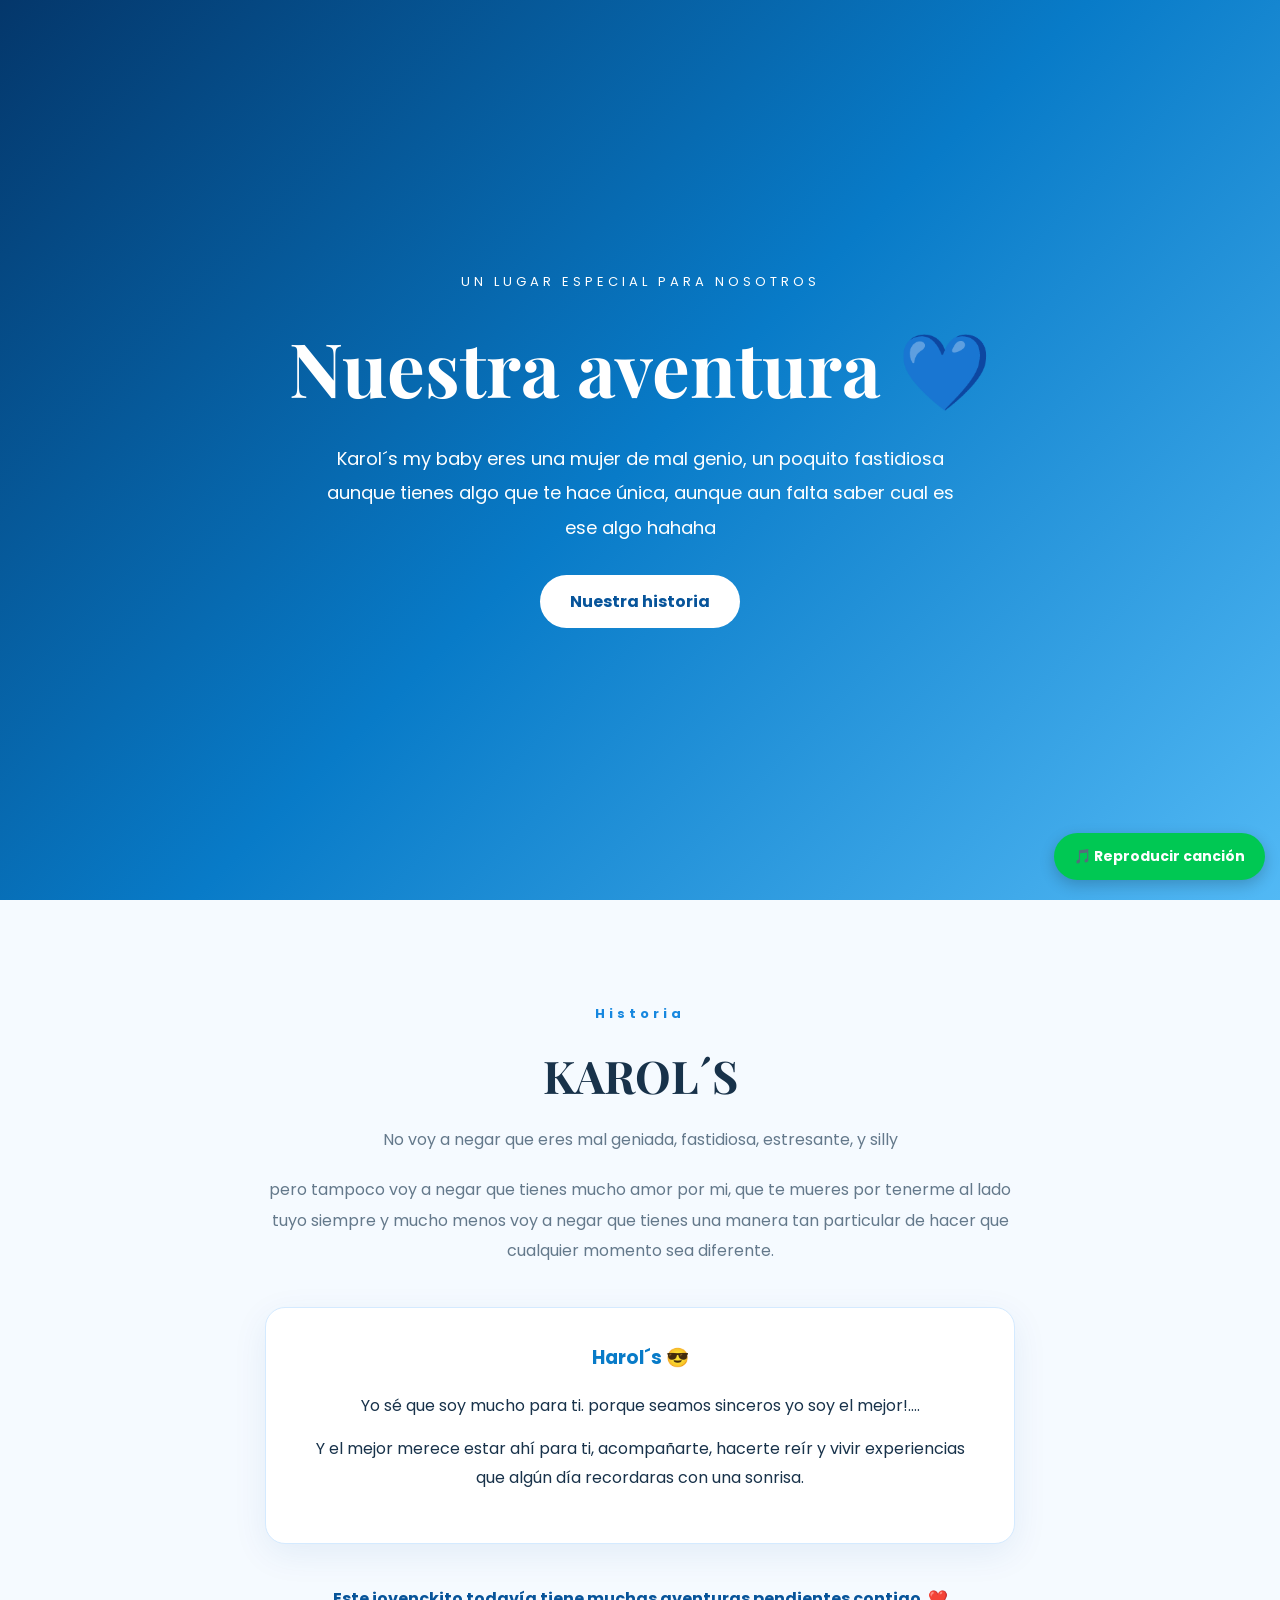
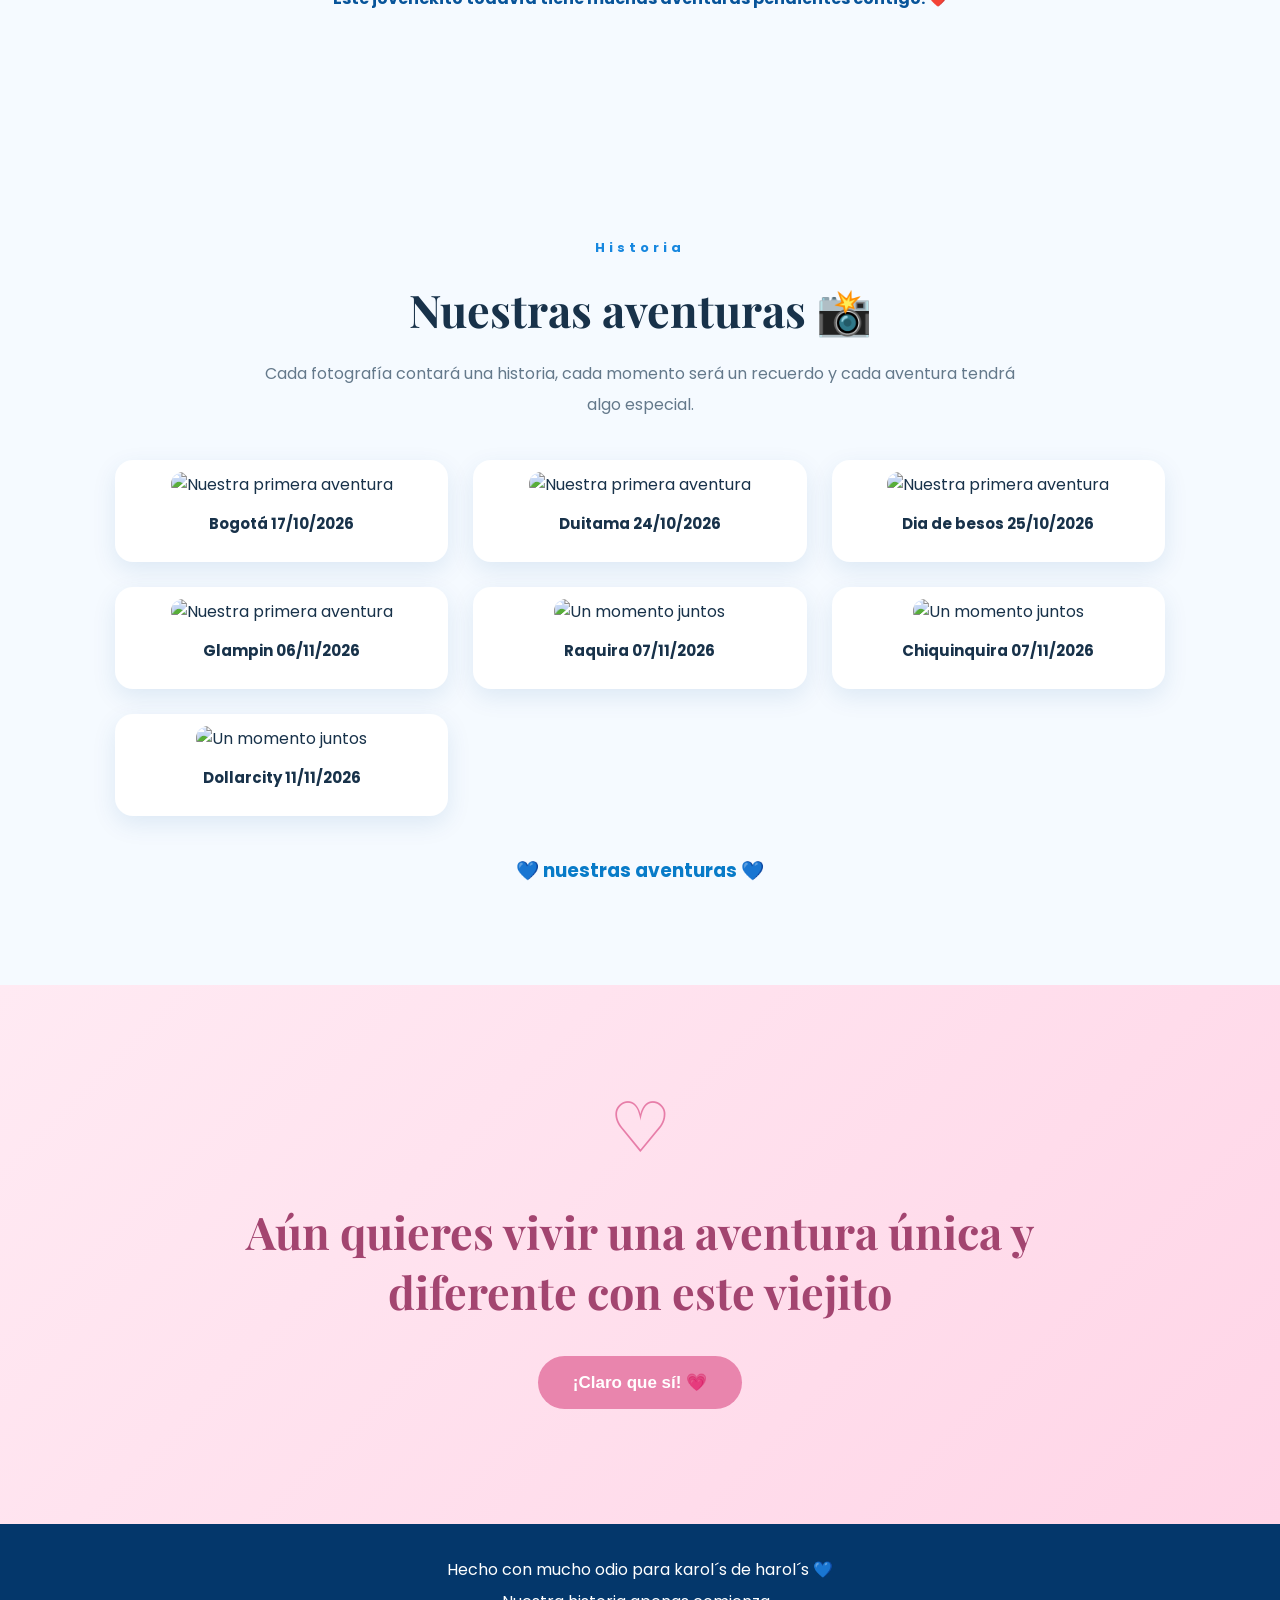
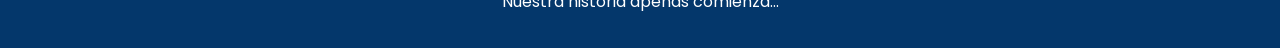
==== index.html @ e9fd3789 "Update index.html" ====
<!DOCTYPE html>
<html lang="es">

<head>
    <meta charset="UTF-8">
    <meta name="viewport" content="width=device-width, initial-scale=1.0">

    <title>Nuestra Aventura HYK💚</title>

    <link rel="stylesheet" href="../css/estilos.css">

    <script src="../javascript/funciones.js" defer></script>
</head>

<body>

</div>

    <!-- MUSICA -->
    <audio id="musica" loop preload="none">
        <source src="../musica/ED SHEERAN PERFECT (instrumental).mp3" type="audio/mpeg">
        Tu navegador no soporta audio.
    </audio>

    <button id="musicaBtn" class="boton-musica" type="button">
        🎵 Reproducir canción
    </button>

    <!-- CONTENEDOR DE CORAZONES -->
    <div id="corazones"></div>

    <!-- PORTADA -->
    <header class="portada">

        <p class="subtitulo">UN LUGAR ESPECIAL PARA NOSOTROS</p>

        <h1>
            Nuestra aventura
            <span>💙</span>
        </h1>

        <p class="descripcion">
            Karol´s my baby eres una mujer de mal genio,
            un poquito fastidiosa aunque tienes algo que te hace única,
            aunque aun falta saber cual es ese algo hahaha
        </p>

        <a href="#historia" class="boton">
            Nuestra historia
        </a>

    </header>

    <!-- DESCRIPCIÓN DE ELLA -->
    <section class="historia" id="historia">

        <span class="etiqueta">Historia</span>

        <h2>KAROL´S</h2>

        <p>
            No voy a negar que eres mal geniada, fastidiosa,
            estresante, y silly
        </p>

        <p>
            pero tampoco voy a negar que tienes mucho amor por mi,
            que te mueres por tenerme al lado tuyo siempre y mucho
            menos voy a negar que tienes una manera tan particular
            de hacer que cualquier momento sea diferente.
        </p>

        <div class="mensaje">

            <h3>Harol´s 😎</h3>

            <p>
                Yo sé que soy mucho para ti.
                porque seamos sinceros yo soy el mejor!....
            </p>

            <p>
                Y el mejor merece estar ahí para ti,
                acompañarte, hacerte reír y vivir experiencias
                que algún día recordaras con una sonrisa.
            </p>

        </div>

        <p class="final-historia">
            Este jovenckito todavía tiene muchas aventuras
            pendientes contigo. ❤️
        </p>

    </section>

    <!-- GALERÍA DE FOTOS -->
    <section class="galeria" id="aventuras">

        <span class="etiqueta">Historia</span>

        <h2>Nuestras aventuras 📸</h2>

        <p>
            Cada fotografía contará una historia,
            cada momento será un recuerdo y cada aventura
            tendrá algo especial.
        </p>

        <div class="contenedor-fotos">

            <div class="foto">
                <img
                    src=".imagenes/WhatsApp Image 2026-11-14 at 10.23.32 AM.jpeg"
                    alt="Nuestra primera aventura">
                <h3>Bogotá 17/10/2026</h3>
            </div>

            <div class="foto">
                <img
                    src=".imagenes/WhatsApp Image 2026-11-14 at 10.33.13 AM.jpeg"
                    alt="Nuestra primera aventura">
                <h3>Duitama 24/10/2026</h3>
            </div>

             <div class="foto">
                <img
                    src=".imagenes/WhatsApp Image 2026-11-14 at 10.23.33 AM.jpeg"
                    alt="Nuestra primera aventura">
                <h3>Dia de besos 25/10/2026</h3>
            </div>

             <div class="foto">
                <img
                    src=".imagenes/WhatsApp Image 2026-11-12 at 11.1.04 PM.jpeg"
                    alt="Nuestra primera aventura">
                <h3>Glampin 06/11/2026</h3>
            </div>

            <div class="foto">
                <img
                    src=".imagenes/WhatsApp Image 2026-11-12 at 11.31.04 PM.jpeg"
                    alt="Un momento juntos">
                <h3>Raquira 07/11/2026</h3>
            </div>

            <div class="foto">
                <img
                    src=".imagenes/WhatsApp Image 2026-11-12 at 11.31.04 PM.jpeg"
                    alt="Un momento juntos">
                <h3>Chiquinquira 07/11/2026</h3>
            </div>

            <div class="foto">
                <img
                    src=".imagenes/WhatsApp Image 2026-11-12 at 11.31.04 PM.jpeg"
                    alt="Un momento juntos">
                <h3>Dollarcity 11/11/2026</h3>
            </div>

        </div>

        <h3 class="frase-fotos">
            💙 nuestras aventuras 💙
        </h3>

    </section>

    <!-- PREGUNTA FINAL -->
    <section class="pregunta">

        <div class="corazon-grande">♡</div>

        <h2>
            Aún quieres vivir una aventura única
            y diferente con este viejito
        </h2>

        <button id="respuesta">
            ¡Claro que sí! 💗
        </button>

        <p id="mensajeRespuesta"></p>

    </section>

    <!-- PIE DE PÁGINA -->
    <footer>

        <p>
            Hecho con mucho odio para karol´s de harol´s 💙
        </p>

        <p>
            Nuestra historia apenas comienza...
        </p>

    </footer>

</body>
</html>
---- css/estilos.css ----
@import url('https://fonts.googleapis.com/css2?family=Poppins:wght@300;400;600;700&family=Playfair+Display:wght@600;700&display=swap');

* {
    margin: 0;
    padding: 0;
    box-sizing: border-box;
}

html {
    scroll-behavior: smooth;
}

body {
    font-family: 'Poppins', sans-serif;
    background: #f5faff;
    color: #18324a;
}

/* PORTADA */

.portada {
    min-height: 100vh;
    background: linear-gradient(135deg, #04376b, #087bc8, #52b9f5);
    color: white;

    display: flex;
    flex-direction: column;
    justify-content: center;
    align-items: center;

    text-align: center;
    padding: 30px;
}

.subtitulo {
    letter-spacing: 4px;
    font-size: 13px;
}

.portada h1 {
    font-family: 'Playfair Display', serif;
    font-size: clamp(40px, 7vw, 75px);
    margin: 25px 0;
}

.portada h1 span {
    animation: latido 1.5s infinite;
    display: inline-block;
}

.descripcion {
    max-width: 650px;
    font-size: 18px;
    line-height: 1.9;
    margin-bottom: 30px;
}

.boton {
    background: white;
    color: #07549a;
    padding: 14px 30px;
    border-radius: 40px;
    text-decoration: none;
    font-weight: bold;
    transition: 0.3s;
}

.boton:hover {
    transform: scale(1.08);
}

/* SECCIONES */

.historia,
.galeria {
    max-width: 1100px;
    margin: auto;
    padding: 100px 25px;
    text-align: center;
}

.etiqueta {
    color: #1687df;
    font-size: 13px;
    letter-spacing: 4px;
    font-weight: bold;
}

h2 {
    font-family: 'Playfair Display', serif;
    font-size: clamp(30px, 4vw, 45px);
    margin: 20px 0;
}

.historia > p,
.galeria > p {
    max-width: 750px;
    margin: 20px auto;
    line-height: 1.9;
    color: #64798b;
}

/* MENSAJE DIVERTIDO */

.mensaje {
    background: white;
    padding: 35px;
    margin: 40px auto;
    max-width: 750px;

    border-radius: 20px;
    border: 1px solid #d4eaff;

    box-shadow: 0 10px 35px rgba(0, 80, 150, 0.08);
}

.mensaje h3 {
    color: #087bc8;
    margin-bottom: 20px;
}

.mensaje p {
    margin: 15px 0;
    line-height: 1.8;
}

.final-historia {
    color: #07549a !important;
    font-weight: bold;
}

/* GALERÍA */

.contenedor-fotos {
    display: grid;
    grid-template-columns: repeat(3, 1fr);
    gap: 25px;
    margin-top: 40px;
}

.foto {
    background: white;
    padding: 12px;
    border-radius: 18px;
    box-shadow: 0 8px 25px rgba(0, 80, 150, 0.10);
    transition: 0.3s;
}

.foto:hover {
    transform: translateY(-8px);
}

.foto img {
    width: 70%;
    height: 240px;
    object-fit: cover;
    border-radius: 12px;
}

.foto h3 {
    font-size: 15px;
    padding: 15px 5px;
}

.frase-fotos {
    color: #087bc8;
    margin-top: 40px;
}

/* PREGUNTA FINAL */

.pregunta {
    background: linear-gradient(135deg, #ffeaf3, #ffd5e7);
    text-align: center;
    padding: 90px 25px;
}

.corazon-grande {
    font-size: 70px;
    color: #e77da8;
}

.pregunta h2 {
    color: #a34570;
    max-width: 800px;
    margin: 20px auto 35px;
}

#respuesta {
    border: none;
    background: #e985ad;
    color: white;

    padding: 16px 35px;
    border-radius: 40px;

    font-size: 17px;
    font-weight: bold;
    cursor: pointer;

    transition: 0.3s;
}

#respuesta:hover {
    background: #d85d91;
    transform: scale(1.08);
}

#mensajeRespuesta {
    color: #a34570;
    font-weight: bold;
    margin-top: 25px;
}

/* PIE DE PÁGINA */

footer {
    background: #04376b;
    color: white;
    text-align: center;
    padding: 30px;
    line-height: 2;
}

/* CORAZONES ANIMADOS */

#corazones {
    position: fixed;
    inset: 0;
    pointer-events: none;
    z-index: 1000;
    overflow: hidden;
}

.corazon {
    position: fixed;
    top: -50px;
    z-index: 1000;
    pointer-events: none;

    animation: caer linear forwards;
}

@keyframes caer {
    to {
        transform: translateY(110vh) rotate(360deg);
        opacity: 0;
    }
}

@keyframes latido {
    50% {
        transform: scale(1.2);
    }
}

/* BOTON DE MUSICA */

.boton-musica {
    position: fixed;
    bottom: 20px;
    right: 15px;
    z-index: 2001;

    background: #00C853;
    color: white;

    border: none;
    border-radius: 30px;
    padding: 13px 20px;

    font-family: 'Poppins', sans-serif;
    font-size: 14px;
    font-weight: bold;

    cursor: pointer;

    box-shadow: 0 5px 15px rgba(0, 0, 0, 0.2);
    transition: 0.3s;
}

.boton-musica:hover {
    background: #009f43;
    transform: scale(1.05);
}

.boton-musica.reproduciendo {
    background: #087b45;
}

/* ADAPTACIÓN A CELULARES */

@media (max-width: 700px) {

    .contenedor-fotos {
        grid-template-columns: 1fr;
    }

    .foto img {
        height: 240px;
    }

    .historia,
    .galeria {
        padding: 65px 20px;
    }

    .descripcion {
        font-size: 16px;
    }

    .boton-musica {
        bottom: 12px;
        right: 10px;
        padding: 11px 15px;
        font-size: 12px;
    }
}
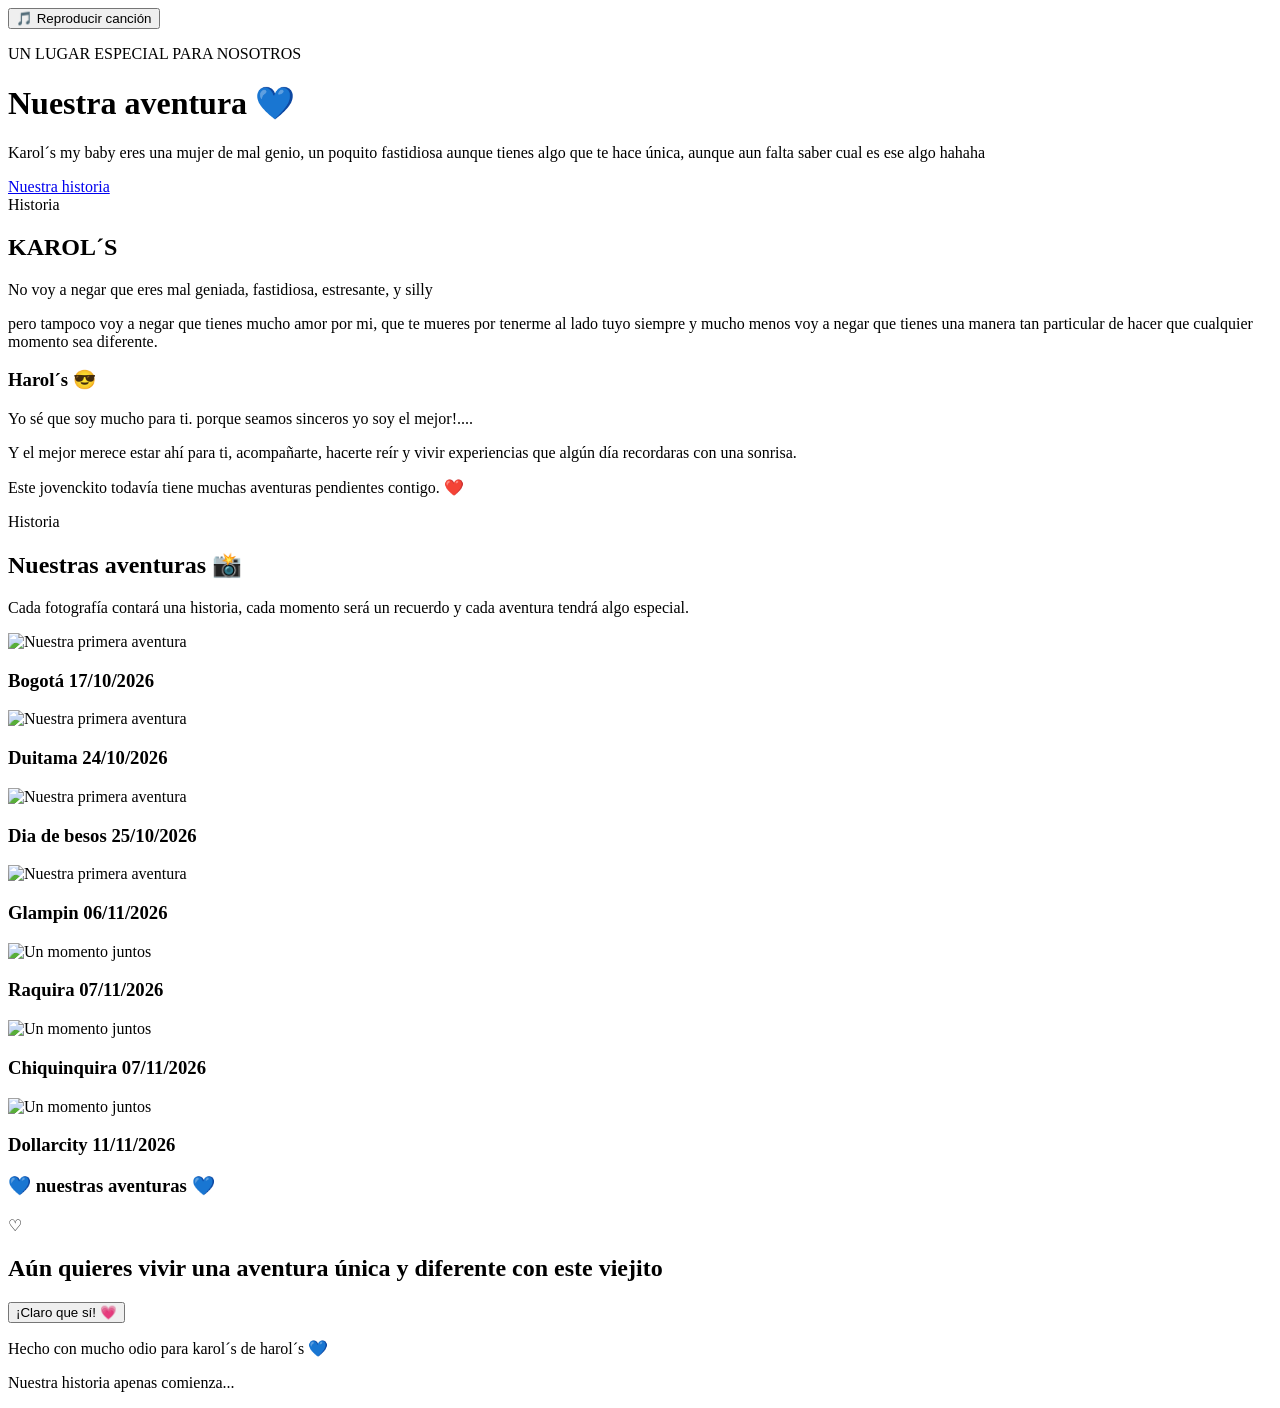
==== commit 6b2b1472: "Fix HTML structure and resource links" ====
--- a/index.html
+++ b/index.html
@@ -8,9 +8,9 @@
 
     <title>Nuestra Aventura HYK💚</title>
 
-    <link rel="stylesheet" href="../css/estilos.css">
-
-    <script src="../javascript/funciones.js" defer></script>
+    <link rel="stylesheet" href="..css/estilos.css">
+
+    <script src="..javascript/funciones.js" defer></script>
 </head>
 
 <body>
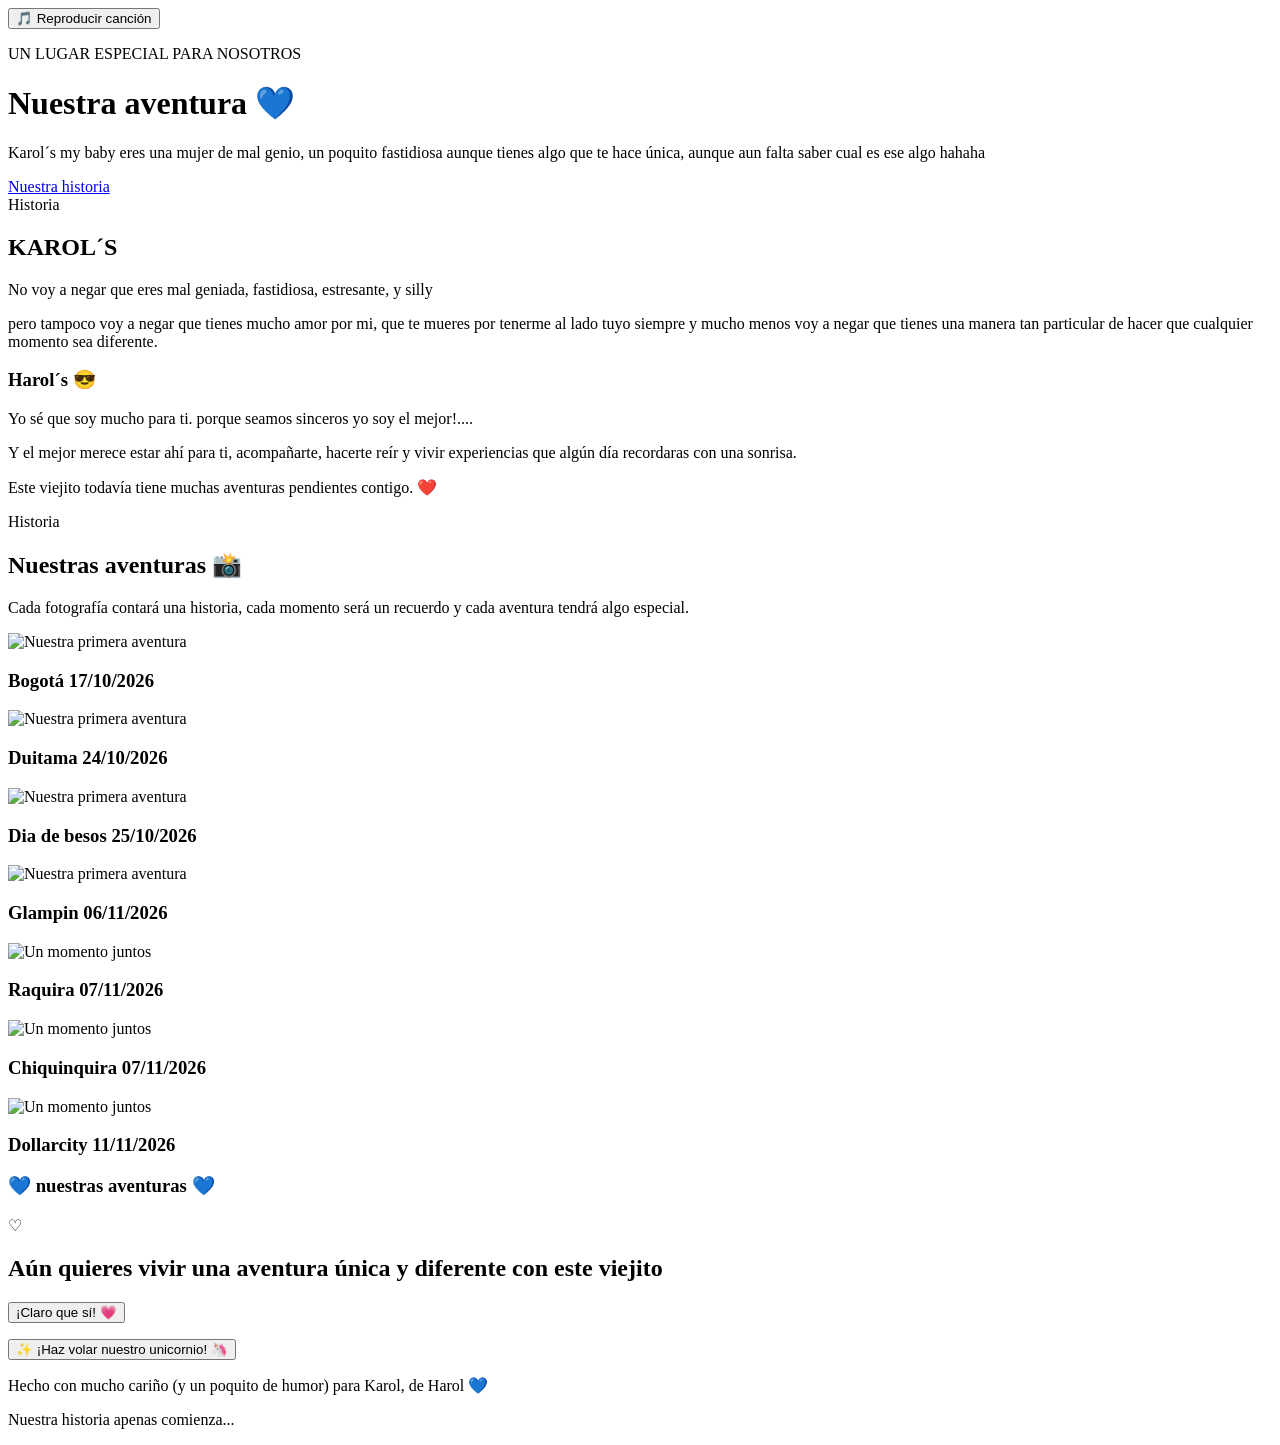
==== commit a95886b7: "Add files via upload" ====
--- a/index.html
+++ b/index.html
@@ -1,202 +1,203 @@
-
-<!DOCTYPE html>
-<html lang="es">
-
-<head>
-    <meta charset="UTF-8">
-    <meta name="viewport" content="width=device-width, initial-scale=1.0">
-
-    <title>Nuestra Aventura HYK💚</title>
-
-    <link rel="stylesheet" href="..css/estilos.css">
-
-    <script src="..javascript/funciones.js" defer></script>
-</head>
-
-<body>
-
-</div>
-
-    <!-- MUSICA -->
-    <audio id="musica" loop preload="none">
-        <source src="../musica/ED SHEERAN PERFECT (instrumental).mp3" type="audio/mpeg">
-        Tu navegador no soporta audio.
-    </audio>
-
-    <button id="musicaBtn" class="boton-musica" type="button">
-        🎵 Reproducir canción
-    </button>
-
-    <!-- CONTENEDOR DE CORAZONES -->
-    <div id="corazones"></div>
-
-    <!-- PORTADA -->
-    <header class="portada">
-
-        <p class="subtitulo">UN LUGAR ESPECIAL PARA NOSOTROS</p>
-
-        <h1>
-            Nuestra aventura
-            <span>💙</span>
-        </h1>
-
-        <p class="descripcion">
-            Karol´s my baby eres una mujer de mal genio,
-            un poquito fastidiosa aunque tienes algo que te hace única,
-            aunque aun falta saber cual es ese algo hahaha
-        </p>
-
-        <a href="#historia" class="boton">
-            Nuestra historia
-        </a>
-
-    </header>
-
-    <!-- DESCRIPCIÓN DE ELLA -->
-    <section class="historia" id="historia">
-
-        <span class="etiqueta">Historia</span>
-
-        <h2>KAROL´S</h2>
-
-        <p>
-            No voy a negar que eres mal geniada, fastidiosa,
-            estresante, y silly
-        </p>
-
-        <p>
-            pero tampoco voy a negar que tienes mucho amor por mi,
-            que te mueres por tenerme al lado tuyo siempre y mucho
-            menos voy a negar que tienes una manera tan particular
-            de hacer que cualquier momento sea diferente.
-        </p>
-
-        <div class="mensaje">
-
-            <h3>Harol´s 😎</h3>
-
-            <p>
-                Yo sé que soy mucho para ti.
-                porque seamos sinceros yo soy el mejor!....
-            </p>
-
-            <p>
-                Y el mejor merece estar ahí para ti,
-                acompañarte, hacerte reír y vivir experiencias
-                que algún día recordaras con una sonrisa.
-            </p>
-
-        </div>
-
-        <p class="final-historia">
-            Este jovenckito todavía tiene muchas aventuras
-            pendientes contigo. ❤️
-        </p>
-
-    </section>
-
-    <!-- GALERÍA DE FOTOS -->
-    <section class="galeria" id="aventuras">
-
-        <span class="etiqueta">Historia</span>
-
-        <h2>Nuestras aventuras 📸</h2>
-
-        <p>
-            Cada fotografía contará una historia,
-            cada momento será un recuerdo y cada aventura
-            tendrá algo especial.
-        </p>
-
-        <div class="contenedor-fotos">
-
-            <div class="foto">
-                <img
-                    src=".imagenes/WhatsApp Image 2026-11-14 at 10.23.32 AM.jpeg"
-                    alt="Nuestra primera aventura">
-                <h3>Bogotá 17/10/2026</h3>
-            </div>
-
-            <div class="foto">
-                <img
-                    src=".imagenes/WhatsApp Image 2026-11-14 at 10.33.13 AM.jpeg"
-                    alt="Nuestra primera aventura">
-                <h3>Duitama 24/10/2026</h3>
-            </div>
-
-             <div class="foto">
-                <img
-                    src=".imagenes/WhatsApp Image 2026-11-14 at 10.23.33 AM.jpeg"
-                    alt="Nuestra primera aventura">
-                <h3>Dia de besos 25/10/2026</h3>
-            </div>
-
-             <div class="foto">
-                <img
-                    src=".imagenes/WhatsApp Image 2026-11-12 at 11.1.04 PM.jpeg"
-                    alt="Nuestra primera aventura">
-                <h3>Glampin 06/11/2026</h3>
-            </div>
-
-            <div class="foto">
-                <img
-                    src=".imagenes/WhatsApp Image 2026-11-12 at 11.31.04 PM.jpeg"
-                    alt="Un momento juntos">
-                <h3>Raquira 07/11/2026</h3>
-            </div>
-
-            <div class="foto">
-                <img
-                    src=".imagenes/WhatsApp Image 2026-11-12 at 11.31.04 PM.jpeg"
-                    alt="Un momento juntos">
-                <h3>Chiquinquira 07/11/2026</h3>
-            </div>
-
-            <div class="foto">
-                <img
-                    src=".imagenes/WhatsApp Image 2026-11-12 at 11.31.04 PM.jpeg"
-                    alt="Un momento juntos">
-                <h3>Dollarcity 11/11/2026</h3>
-            </div>
-
-        </div>
-
-        <h3 class="frase-fotos">
-            💙 nuestras aventuras 💙
-        </h3>
-
-    </section>
-
-    <!-- PREGUNTA FINAL -->
-    <section class="pregunta">
-
-        <div class="corazon-grande">♡</div>
-
-        <h2>
-            Aún quieres vivir una aventura única
-            y diferente con este viejito
-        </h2>
-
-        <button id="respuesta">
-            ¡Claro que sí! 💗
-        </button>
-
-        <p id="mensajeRespuesta"></p>
-
-    </section>
-
-    <!-- PIE DE PÁGINA -->
-    <footer>
-
-        <p>
-            Hecho con mucho odio para karol´s de harol´s 💙
-        </p>
-
-        <p>
-            Nuestra historia apenas comienza...
-        </p>
-
-    </footer>
-
-</body>
-</html>
+
+<!DOCTYPE html>
+<html lang="es">
+
+<head>
+    <meta charset="UTF-8">
+    <meta name="viewport" content="width=device-width, initial-scale=1.0">
+
+    <title>Nuestra Aventura HYK💚</title>
+
+    <link rel="stylesheet" href="./css/estilos.css">
+
+    <script src="./javascript/funciones.js" defer></script>
+</head>
+
+<body>
+
+    <!-- MUSICA -->
+    <audio id="musica" loop preload="none">
+        <source src="./musica/nuestra_cancion.mp3" type="audio/mpeg">
+        Tu navegador no soporta audio.
+    </audio>
+
+    <button id="musicaBtn" class="boton-musica" type="button">
+        🎵 Reproducir canción
+    </button>
+
+    <!-- CONTENEDOR DE CORAZONES -->
+    <div id="corazones"></div>
+
+    <!-- PORTADA -->
+    <header class="portada">
+
+        <p class="subtitulo">UN LUGAR ESPECIAL PARA NOSOTROS</p>
+
+        <h1>
+            Nuestra aventura
+            <span>💙</span>
+        </h1>
+
+        <p class="descripcion">
+            Karol´s my baby eres una mujer de mal genio,
+            un poquito fastidiosa aunque tienes algo que te hace única,
+            aunque aun falta saber cual es ese algo hahaha
+        </p>
+
+        <a href="#historia" class="boton">
+            Nuestra historia
+        </a>
+
+    </header>
+
+    <!-- DESCRIPCIÓN DE ELLA -->
+    <section class="historia" id="historia">
+
+        <span class="etiqueta">Historia</span>
+
+        <h2>KAROL´S</h2>
+
+        <p>
+            No voy a negar que eres mal geniada, fastidiosa,
+            estresante, y silly
+        </p>
+
+        <p>
+            pero tampoco voy a negar que tienes mucho amor por mi,
+            que te mueres por tenerme al lado tuyo siempre y mucho
+            menos voy a negar que tienes una manera tan particular
+            de hacer que cualquier momento sea diferente.
+        </p>
+
+        <div class="mensaje">
+
+            <h3>Harol´s 😎</h3>
+
+            <p>
+                Yo sé que soy mucho para ti.
+                porque seamos sinceros yo soy el mejor!....
+            </p>
+
+            <p>
+                Y el mejor merece estar ahí para ti,
+                acompañarte, hacerte reír y vivir experiencias
+                que algún día recordaras con una sonrisa.
+            </p>
+
+        </div>
+
+        <p class="final-historia">
+            Este viejito todavía tiene muchas aventuras
+            pendientes contigo. ❤️
+        </p>
+
+    </section>
+
+    <!-- GALERÍA DE FOTOS -->
+    <section class="galeria" id="aventuras">
+
+        <span class="etiqueta">Historia</span>
+
+        <h2>Nuestras aventuras 📸</h2>
+
+        <p>
+            Cada fotografía contará una historia,
+            cada momento será un recuerdo y cada aventura
+            tendrá algo especial.
+        </p>
+
+        <div class="contenedor-fotos">
+
+            <div class="foto">
+                <img
+                    src="./imagenes/aventura_5.jpeg"
+                    alt="Nuestra primera aventura">
+                <h3>Bogotá 17/10/2026</h3>
+            </div>
+
+            <div class="foto">
+                <img
+                    src="./imagenes/aventura_7.jpeg"
+                    alt="Nuestra primera aventura">
+                <h3>Duitama 24/10/2026</h3>
+            </div>
+
+             <div class="foto">
+                <img
+                    src="./imagenes/aventura_6.jpeg"
+                    alt="Nuestra primera aventura">
+                <h3>Dia de besos 25/10/2026</h3>
+            </div>
+
+             <div class="foto">
+                <img
+                    src="./imagenes/aventura_1.jpeg"
+                    alt="Nuestra primera aventura">
+                <h3>Glampin 06/11/2026</h3>
+            </div>
+
+            <div class="foto">
+                <img
+                    src="./imagenes/aventura_2.jpeg"
+                    alt="Un momento juntos">
+                <h3>Raquira 07/11/2026</h3>
+            </div>
+
+            <div class="foto">
+                <img
+                    src="./imagenes/aventura_2.jpeg"
+                    alt="Un momento juntos">
+                <h3>Chiquinquira 07/11/2026</h3>
+            </div>
+
+            <div class="foto">
+                <img
+                    src="./imagenes/aventura_2.jpeg"
+                    alt="Un momento juntos">
+                <h3>Dollarcity 11/11/2026</h3>
+            </div>
+
+        </div>
+
+        <h3 class="frase-fotos">
+            💙 nuestras aventuras 💙
+        </h3>
+
+    </section>
+
+    <!-- PREGUNTA FINAL -->
+    <section class="pregunta">
+
+        <div class="corazon-grande">♡</div>
+
+        <h2>
+            Aún quieres vivir una aventura única
+            y diferente con este viejito
+        </h2>
+
+        <button id="respuesta">
+            ¡Claro que sí! 💗
+        </button>
+
+        <p id="mensajeRespuesta" aria-live="polite"></p>
+
+        <button id="botonUnicornio" class="boton-unicornio" type="button">✨ ¡Haz volar nuestro unicornio! 🦄</button>
+        <p id="mensajeUnicornio" class="mensaje-unicornio" aria-live="polite"></p>
+
+    </section>
+
+    <!-- PIE DE PÁGINA -->
+    <footer>
+
+        <p>
+            Hecho con mucho cariño (y un poquito de humor) para Karol, de Harol 💙
+        </p>
+
+        <p>
+            Nuestra historia apenas comienza...
+        </p>
+
+    </footer>
+
+</body>
+</html>
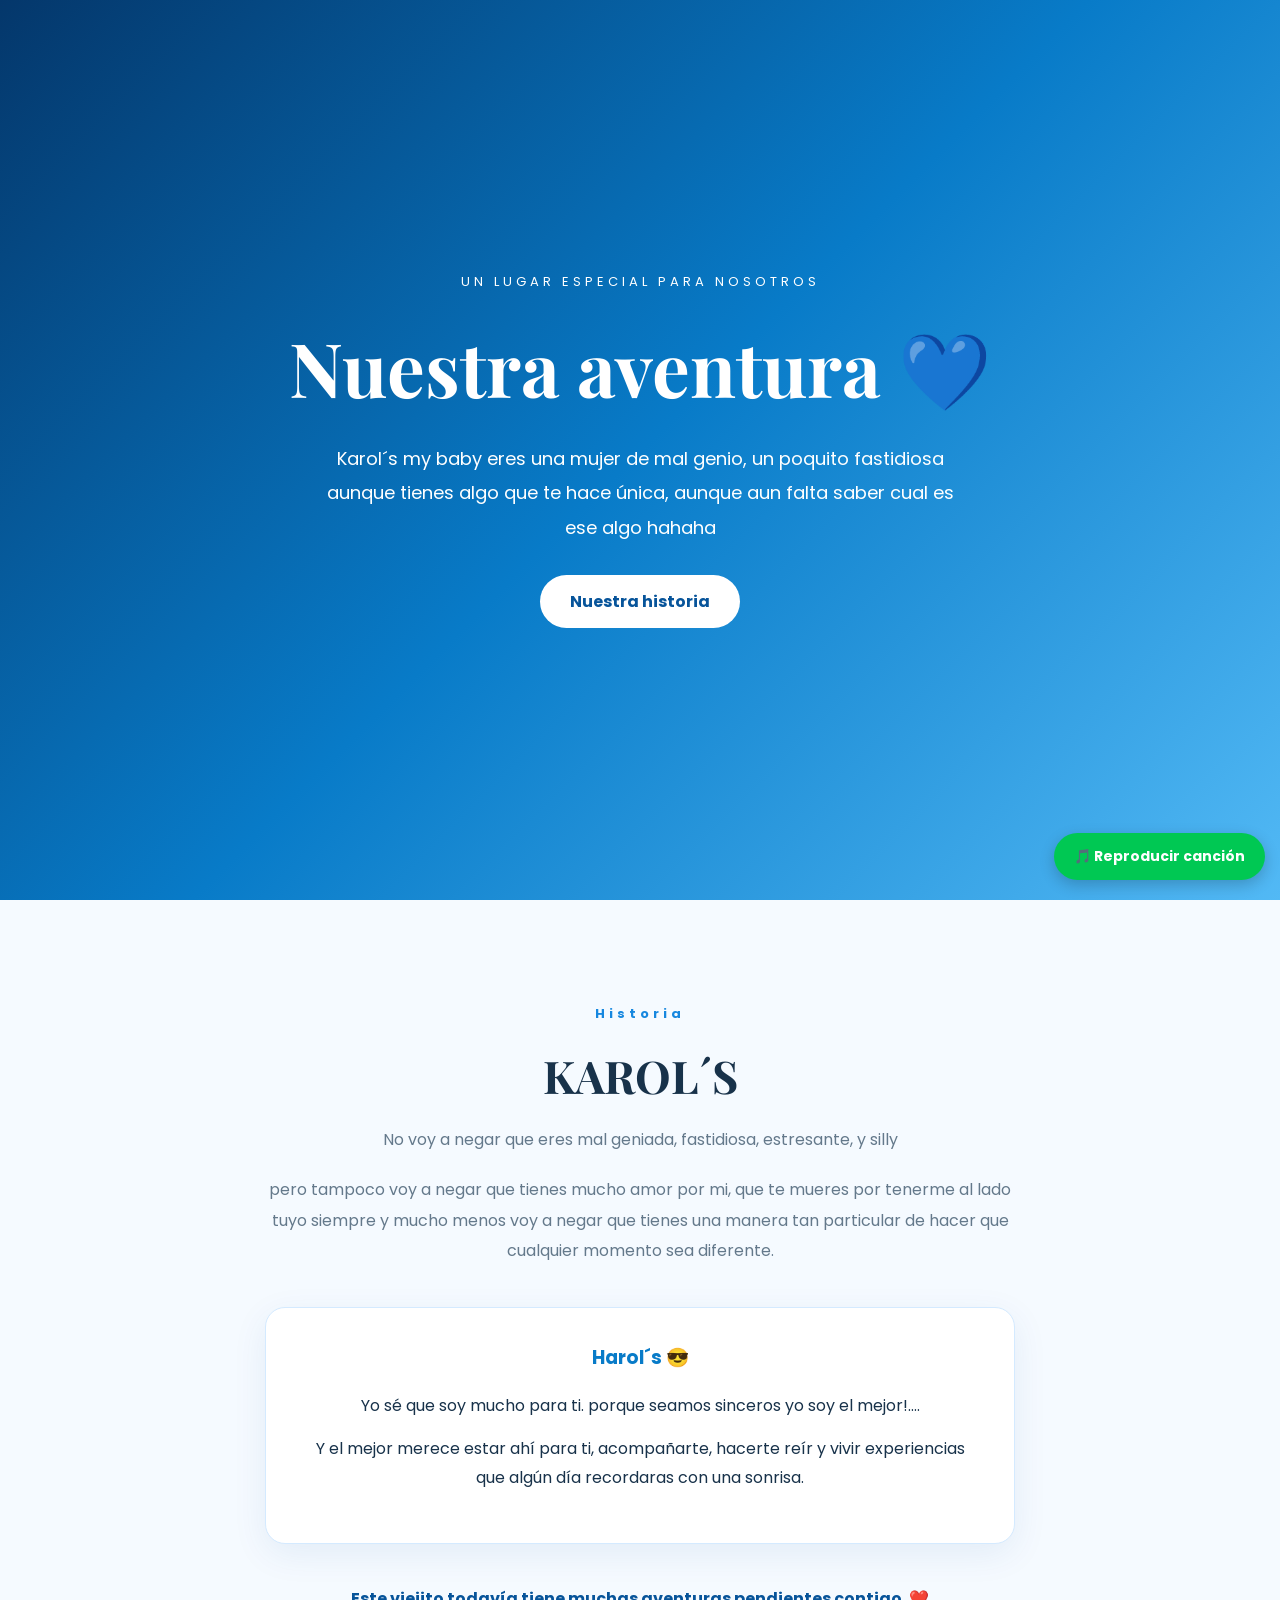
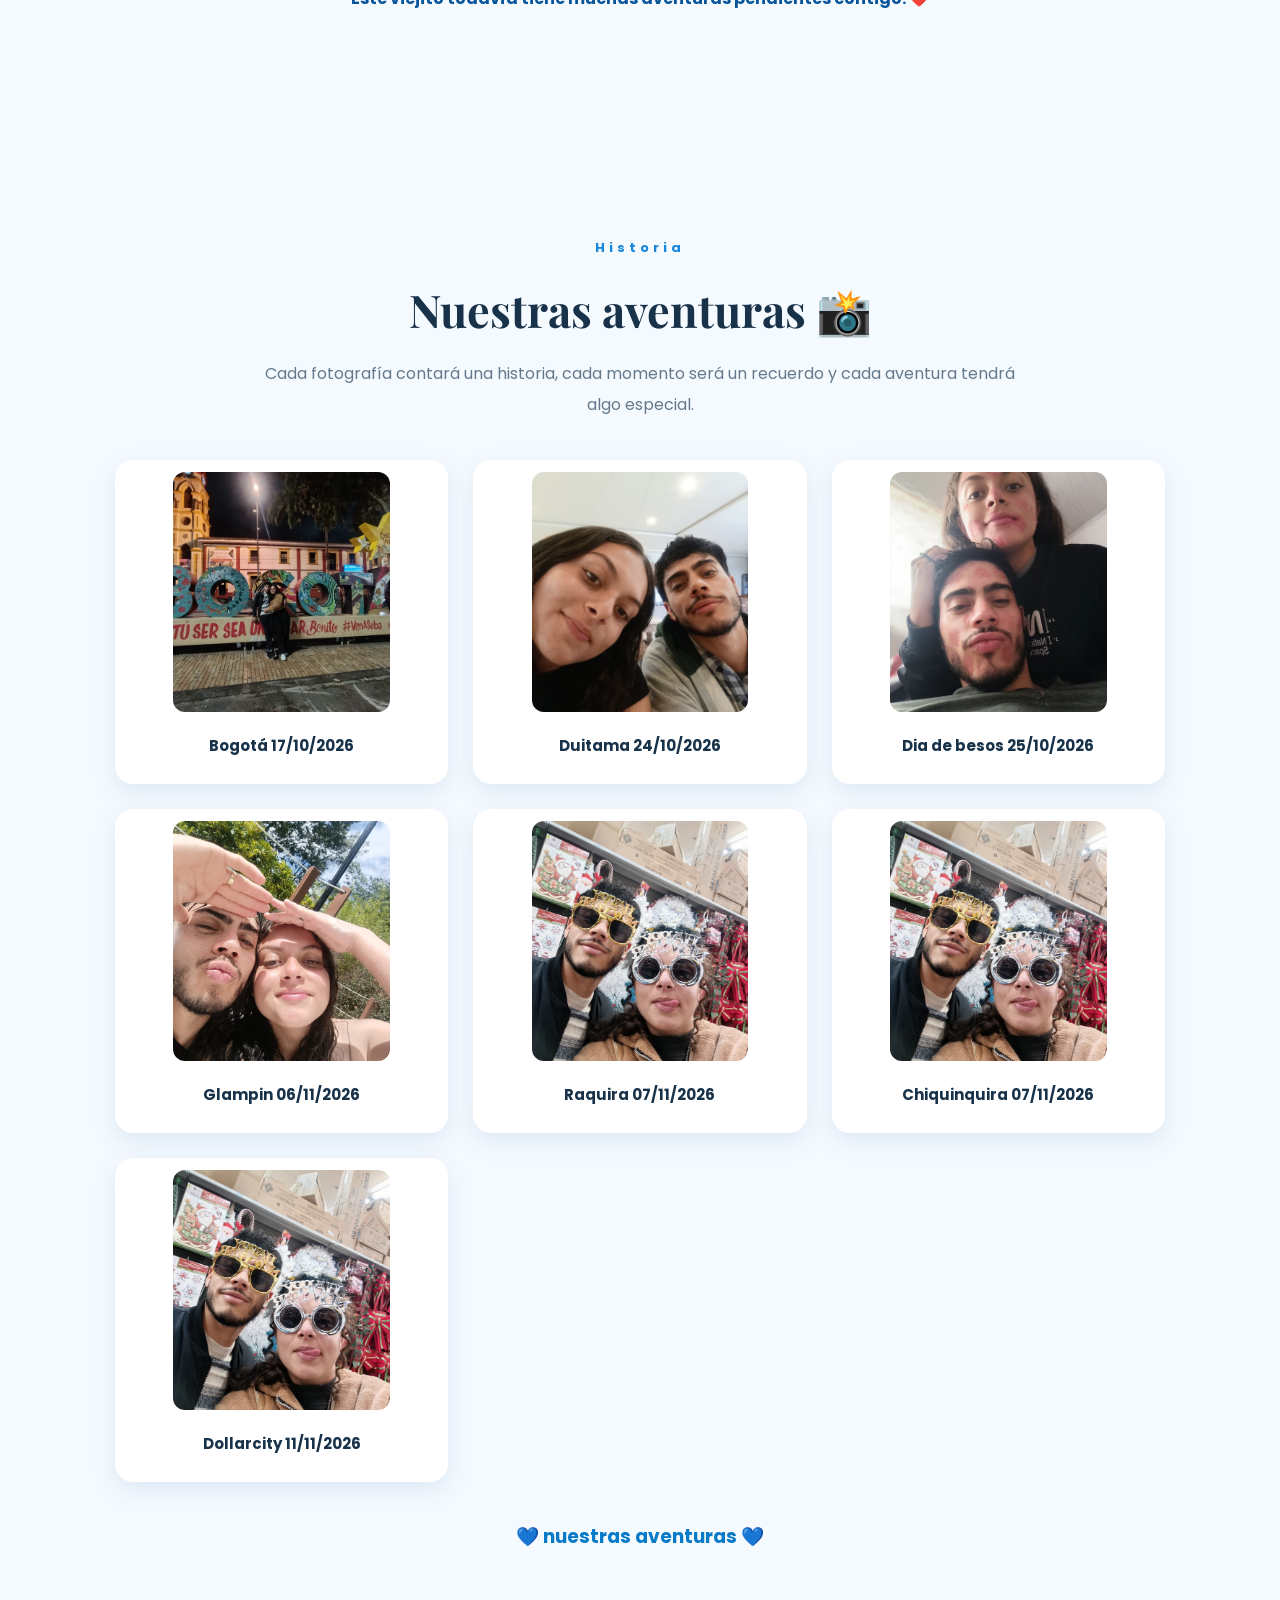
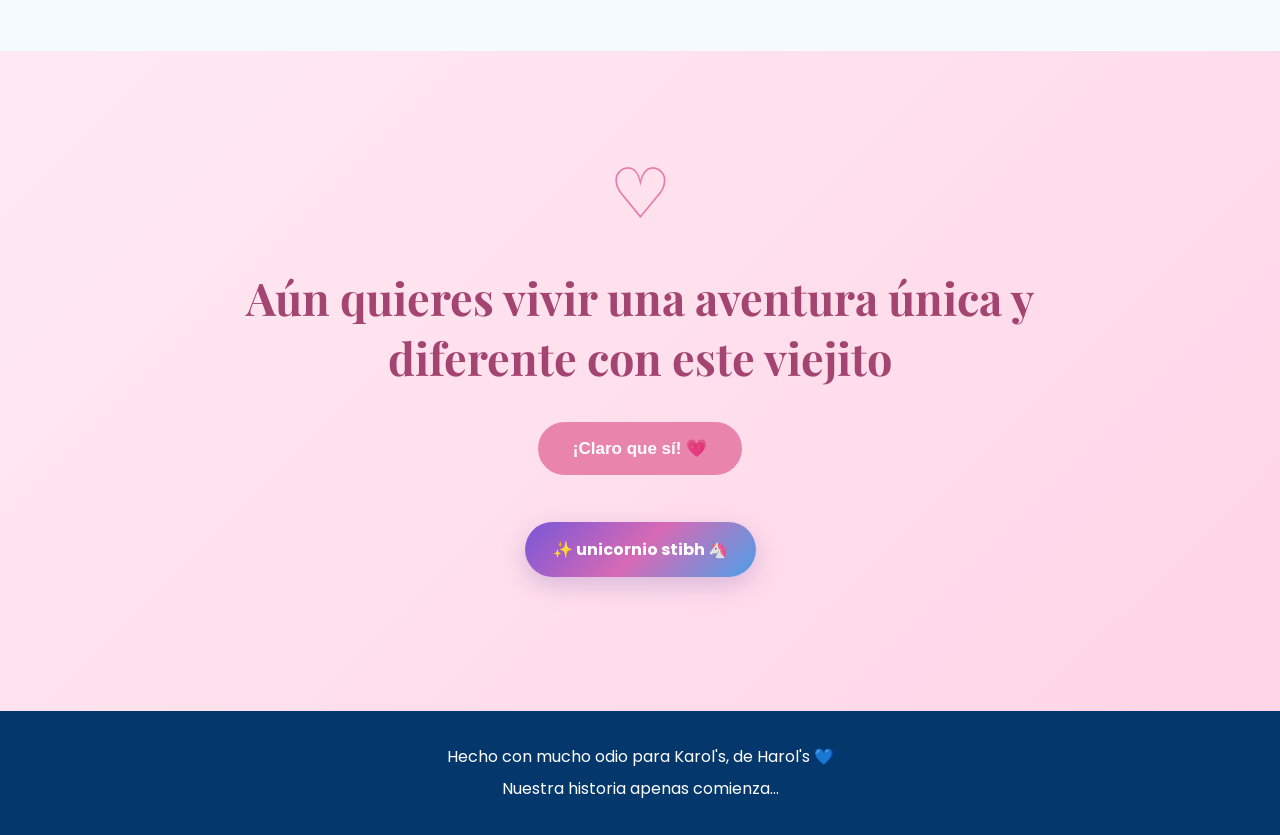
==== commit 304da628: "Update file paths and modify button text" ====
--- a/index.html
+++ b/index.html
@@ -8,16 +8,16 @@
 
     <title>Nuestra Aventura HYK💚</title>
 
-    <link rel="stylesheet" href="./css/estilos.css">
-
-    <script src="./javascript/funciones.js" defer></script>
+    <link rel="stylesheet" href="../css/estilos.css">
+
+    <script src="../javascript/funciones.js" defer></script>
 </head>
 
 <body>
 
     <!-- MUSICA -->
     <audio id="musica" loop preload="none">
-        <source src="./musica/nuestra_cancion.mp3" type="audio/mpeg">
+        <source src="../musica/nuestra_cancion.mp3" type="audio/mpeg">
         Tu navegador no soporta audio.
     </audio>
 
@@ -110,49 +110,49 @@
 
             <div class="foto">
                 <img
-                    src="./imagenes/aventura_5.jpeg"
+                    src="../imagenes/aventura_5.jpeg"
                     alt="Nuestra primera aventura">
                 <h3>Bogotá 17/10/2026</h3>
             </div>
 
             <div class="foto">
                 <img
-                    src="./imagenes/aventura_7.jpeg"
+                    src="../imagenes/aventura_7.jpeg"
                     alt="Nuestra primera aventura">
                 <h3>Duitama 24/10/2026</h3>
             </div>
 
              <div class="foto">
                 <img
-                    src="./imagenes/aventura_6.jpeg"
+                    src="../imagenes/aventura_6.jpeg"
                     alt="Nuestra primera aventura">
                 <h3>Dia de besos 25/10/2026</h3>
             </div>
 
              <div class="foto">
                 <img
-                    src="./imagenes/aventura_1.jpeg"
+                    src="../imagenes/aventura_1.jpeg"
                     alt="Nuestra primera aventura">
                 <h3>Glampin 06/11/2026</h3>
             </div>
 
             <div class="foto">
                 <img
-                    src="./imagenes/aventura_2.jpeg"
+                    src="../imagenes/aventura_2.jpeg"
                     alt="Un momento juntos">
                 <h3>Raquira 07/11/2026</h3>
             </div>
 
             <div class="foto">
                 <img
-                    src="./imagenes/aventura_2.jpeg"
+                    src="../imagenes/aventura_2.jpeg"
                     alt="Un momento juntos">
                 <h3>Chiquinquira 07/11/2026</h3>
             </div>
 
             <div class="foto">
                 <img
-                    src="./imagenes/aventura_2.jpeg"
+                    src="../imagenes/aventura_2.jpeg"
                     alt="Un momento juntos">
                 <h3>Dollarcity 11/11/2026</h3>
             </div>
@@ -181,7 +181,7 @@
 
         <p id="mensajeRespuesta" aria-live="polite"></p>
 
-        <button id="botonUnicornio" class="boton-unicornio" type="button">✨ ¡Haz volar nuestro unicornio! 🦄</button>
+        <button id="botonUnicornio" class="boton-unicornio" type="button">✨ unicornio stibh 🦄</button>
         <p id="mensajeUnicornio" class="mensaje-unicornio" aria-live="polite"></p>
 
     </section>
@@ -190,7 +190,7 @@
     <footer>
 
         <p>
-            Hecho con mucho cariño (y un poquito de humor) para Karol, de Harol 💙
+            Hecho con mucho odio para Karol's, de Harol's 💙
         </p>
 
         <p>
--- a/css/estilos.css
+++ b/css/estilos.css
@@ -0,0 +1,404 @@
+
+@import url('https://fonts.googleapis.com/css2?family=Poppins:wght@300;400;600;700&family=Playfair+Display:wght@600;700&display=swap');
+
+* {
+    margin: 0;
+    padding: 0;
+    box-sizing: border-box;
+}
+
+html {
+    scroll-behavior: smooth;
+}
+
+body {
+    font-family: 'Poppins', sans-serif;
+    background: #f5faff;
+    color: #18324a;
+}
+
+/* PORTADA */
+
+.portada {
+    min-height: 100vh;
+    background: linear-gradient(135deg, #04376b, #087bc8, #52b9f5);
+    color: white;
+
+    display: flex;
+    flex-direction: column;
+    justify-content: center;
+    align-items: center;
+
+    text-align: center;
+    padding: 30px;
+}
+
+.subtitulo {
+    letter-spacing: 4px;
+    font-size: 13px;
+}
+
+.portada h1 {
+    font-family: 'Playfair Display', serif;
+    font-size: clamp(40px, 7vw, 75px);
+    margin: 25px 0;
+}
+
+.portada h1 span {
+    animation: latido 1.5s infinite;
+    display: inline-block;
+}
+
+.descripcion {
+    max-width: 650px;
+    font-size: 18px;
+    line-height: 1.9;
+    margin-bottom: 30px;
+}
+
+.boton {
+    background: white;
+    color: #07549a;
+    padding: 14px 30px;
+    border-radius: 40px;
+    text-decoration: none;
+    font-weight: bold;
+    transition: 0.3s;
+}
+
+.boton:hover {
+    transform: scale(1.08);
+}
+
+/* SECCIONES */
+
+.historia,
+.galeria {
+    max-width: 1100px;
+    margin: auto;
+    padding: 100px 25px;
+    text-align: center;
+}
+
+.etiqueta {
+    color: #1687df;
+    font-size: 13px;
+    letter-spacing: 4px;
+    font-weight: bold;
+}
+
+h2 {
+    font-family: 'Playfair Display', serif;
+    font-size: clamp(30px, 4vw, 45px);
+    margin: 20px 0;
+}
+
+.historia > p,
+.galeria > p {
+    max-width: 750px;
+    margin: 20px auto;
+    line-height: 1.9;
+    color: #64798b;
+}
+
+/* MENSAJE DIVERTIDO */
+
+.mensaje {
+    background: white;
+    padding: 35px;
+    margin: 40px auto;
+    max-width: 750px;
+
+    border-radius: 20px;
+    border: 1px solid #d4eaff;
+
+    box-shadow: 0 10px 35px rgba(0, 80, 150, 0.08);
+}
+
+.mensaje h3 {
+    color: #087bc8;
+    margin-bottom: 20px;
+}
+
+.mensaje p {
+    margin: 15px 0;
+    line-height: 1.8;
+}
+
+.final-historia {
+    color: #07549a !important;
+    font-weight: bold;
+}
+
+/* GALERÍA */
+
+.contenedor-fotos {
+    display: grid;
+    grid-template-columns: repeat(3, 1fr);
+    gap: 25px;
+    margin-top: 40px;
+}
+
+.foto {
+    background: white;
+    padding: 12px;
+    border-radius: 18px;
+    box-shadow: 0 8px 25px rgba(0, 80, 150, 0.10);
+    transition: 0.3s;
+}
+
+.foto:hover {
+    transform: translateY(-8px);
+}
+
+.foto img {
+    width: 70%;
+    height: 240px;
+    object-fit: cover;
+    border-radius: 12px;
+}
+
+.foto h3 {
+    font-size: 15px;
+    padding: 15px 5px;
+}
+
+.frase-fotos {
+    color: #087bc8;
+    margin-top: 40px;
+}
+
+/* PREGUNTA FINAL */
+
+.pregunta {
+    background: linear-gradient(135deg, #ffeaf3, #ffd5e7);
+    text-align: center;
+    padding: 90px 25px;
+}
+
+.corazon-grande {
+    font-size: 70px;
+    color: #e77da8;
+}
+
+.pregunta h2 {
+    color: #a34570;
+    max-width: 800px;
+    margin: 20px auto 35px;
+}
+
+#respuesta {
+    border: none;
+    background: #e985ad;
+    color: white;
+
+    padding: 16px 35px;
+    border-radius: 40px;
+
+    font-size: 17px;
+    font-weight: bold;
+    cursor: pointer;
+
+    transition: 0.3s;
+}
+
+#respuesta:hover {
+    background: #d85d91;
+    transform: scale(1.08);
+}
+
+#mensajeRespuesta {
+    color: #a34570;
+    font-weight: bold;
+    margin-top: 25px;
+}
+
+/* PIE DE PÁGINA */
+
+footer {
+    background: #04376b;
+    color: white;
+    text-align: center;
+    padding: 30px;
+    line-height: 2;
+}
+
+/* CORAZONES ANIMADOS */
+
+#corazones {
+    position: fixed;
+    inset: 0;
+    pointer-events: none;
+    z-index: 1000;
+    overflow: hidden;
+}
+
+.corazon {
+    position: fixed;
+    top: -50px;
+    z-index: 1000;
+    pointer-events: none;
+
+    animation: caer linear forwards;
+}
+
+@keyframes caer {
+    to {
+        transform: translateY(110vh) rotate(360deg);
+        opacity: 0;
+    }
+}
+
+@keyframes latido {
+    50% {
+        transform: scale(1.2);
+    }
+}
+
+/* BOTON DE MUSICA */
+
+.boton-musica {
+    position: fixed;
+    bottom: 20px;
+    right: 15px;
+    z-index: 2001;
+
+    background: #00C853;
+    color: white;
+
+    border: none;
+    border-radius: 30px;
+    padding: 13px 20px;
+
+    font-family: 'Poppins', sans-serif;
+    font-size: 14px;
+    font-weight: bold;
+
+    cursor: pointer;
+
+    box-shadow: 0 5px 15px rgba(0, 0, 0, 0.2);
+    transition: 0.3s;
+}
+
+.boton-musica:hover {
+    background: #009f43;
+    transform: scale(1.05);
+}
+
+.boton-musica.reproduciendo {
+    background: #087b45;
+}
+
+/* ADAPTACIÓN A CELULARES */
+
+@media (max-width: 700px) {
+
+    .contenedor-fotos {
+        grid-template-columns: 1fr;
+    }
+
+    .foto img {
+        height: 240px;
+    }
+
+    .historia,
+    .galeria {
+        padding: 65px 20px;
+    }
+
+    .descripcion {
+        font-size: 16px;
+    }
+
+    .boton-musica {
+        bottom: 12px;
+        right: 10px;
+        padding: 11px 15px;
+        font-size: 12px;
+    }
+}
+
+
+/* BOTON Y ANIMACION DEL UNICORNIO */
+.boton-unicornio {
+    display: inline-block;
+    margin-top: 22px;
+    padding: 15px 28px;
+    border: 0;
+    border-radius: 40px;
+    color: #fff;
+    background: linear-gradient(135deg, #7856d8, #d76ab5, #4c9fe8);
+    font: 700 16px 'Poppins', sans-serif;
+    cursor: pointer;
+    box-shadow: 0 8px 24px rgba(99, 71, 173, .25);
+    transition: transform .25s, box-shadow .25s;
+}
+.boton-unicornio:hover {
+    transform: translateY(-3px) scale(1.03);
+    box-shadow: 0 12px 30px rgba(99, 71, 173, .35);
+}
+.mensaje-unicornio {
+    min-height: 28px;
+    margin-top: 16px;
+    color: #8c4c9d;
+    font-weight: 600;
+}
+.unicornio-volador {
+    position: fixed;
+    z-index: 3000;
+    width: clamp(190px, 32vw, 340px);
+    left: -380px;
+    top: 35%;
+    pointer-events: none;
+    overflow: visible;
+    filter: drop-shadow(0 12px 14px rgba(35, 28, 75, .22));
+    animation: unicornio-cruza 7s ease-in-out forwards;
+}
+.unicornio-volador .cuerpo-unicornio {
+    transform-origin: 50% 55%;
+    animation: cuerpo-flota .8s ease-in-out infinite alternate;
+}
+.unicornio-volador .ala-cercana {
+    transform-box: fill-box;
+    transform-origin: 80% 85%;
+    animation: aleteo  .34s ease-in-out infinite alternate;
+}
+.unicornio-volador .ala-lejana {
+    transform-box: fill-box;
+    transform-origin: 80% 85%;
+    animation: aleteo .34s ease-in-out infinite alternate-reverse;
+}
+.particula-magica {
+    position: fixed;
+    z-index: 2999;
+    pointer-events: none;
+    color: #f6d66b;
+    font-size: 18px;
+    text-shadow: 0 0 12px #fff0a8;
+    animation: chispa-volando 1.5s ease-out forwards;
+}
+@keyframes unicornio-cruza {
+    0% { left: -380px; top: 62%; transform: rotate(-7deg) scale(.72); }
+    20% { top: 38%; transform: rotate(4deg) scale(.9); }
+    45% { top: 18%; transform: rotate(-2deg) scale(1.05); }
+    70% { top: 34%; transform: rotate(4deg) scale(1.03); }
+    100% { left: calc(100vw + 380px); top: 22%; transform: rotate(-3deg) scale(.82); }
+}
+@keyframes aleteo {
+    from { transform: rotate(-28deg) scaleY(.82); }
+    to { transform: rotate(24deg) scaleY(1.08); }
+}
+@keyframes cuerpo-flota {
+    from { translate: 0 -5px; }
+    to { translate: 0 7px; }
+}
+@keyframes chispa-volando {
+    0% { opacity: 0; transform: translateY(8px) scale(.4) rotate(0); }
+    25% { opacity: 1; }
+    100% { opacity: 0; transform: translateY(-45px) scale(1.2) rotate(100deg); }
+}
+@media (prefers-reduced-motion: reduce) {
+    .unicornio-volador, .unicornio-volador *, .particula-magica {
+        animation-duration: .01ms !important;
+    }
+}
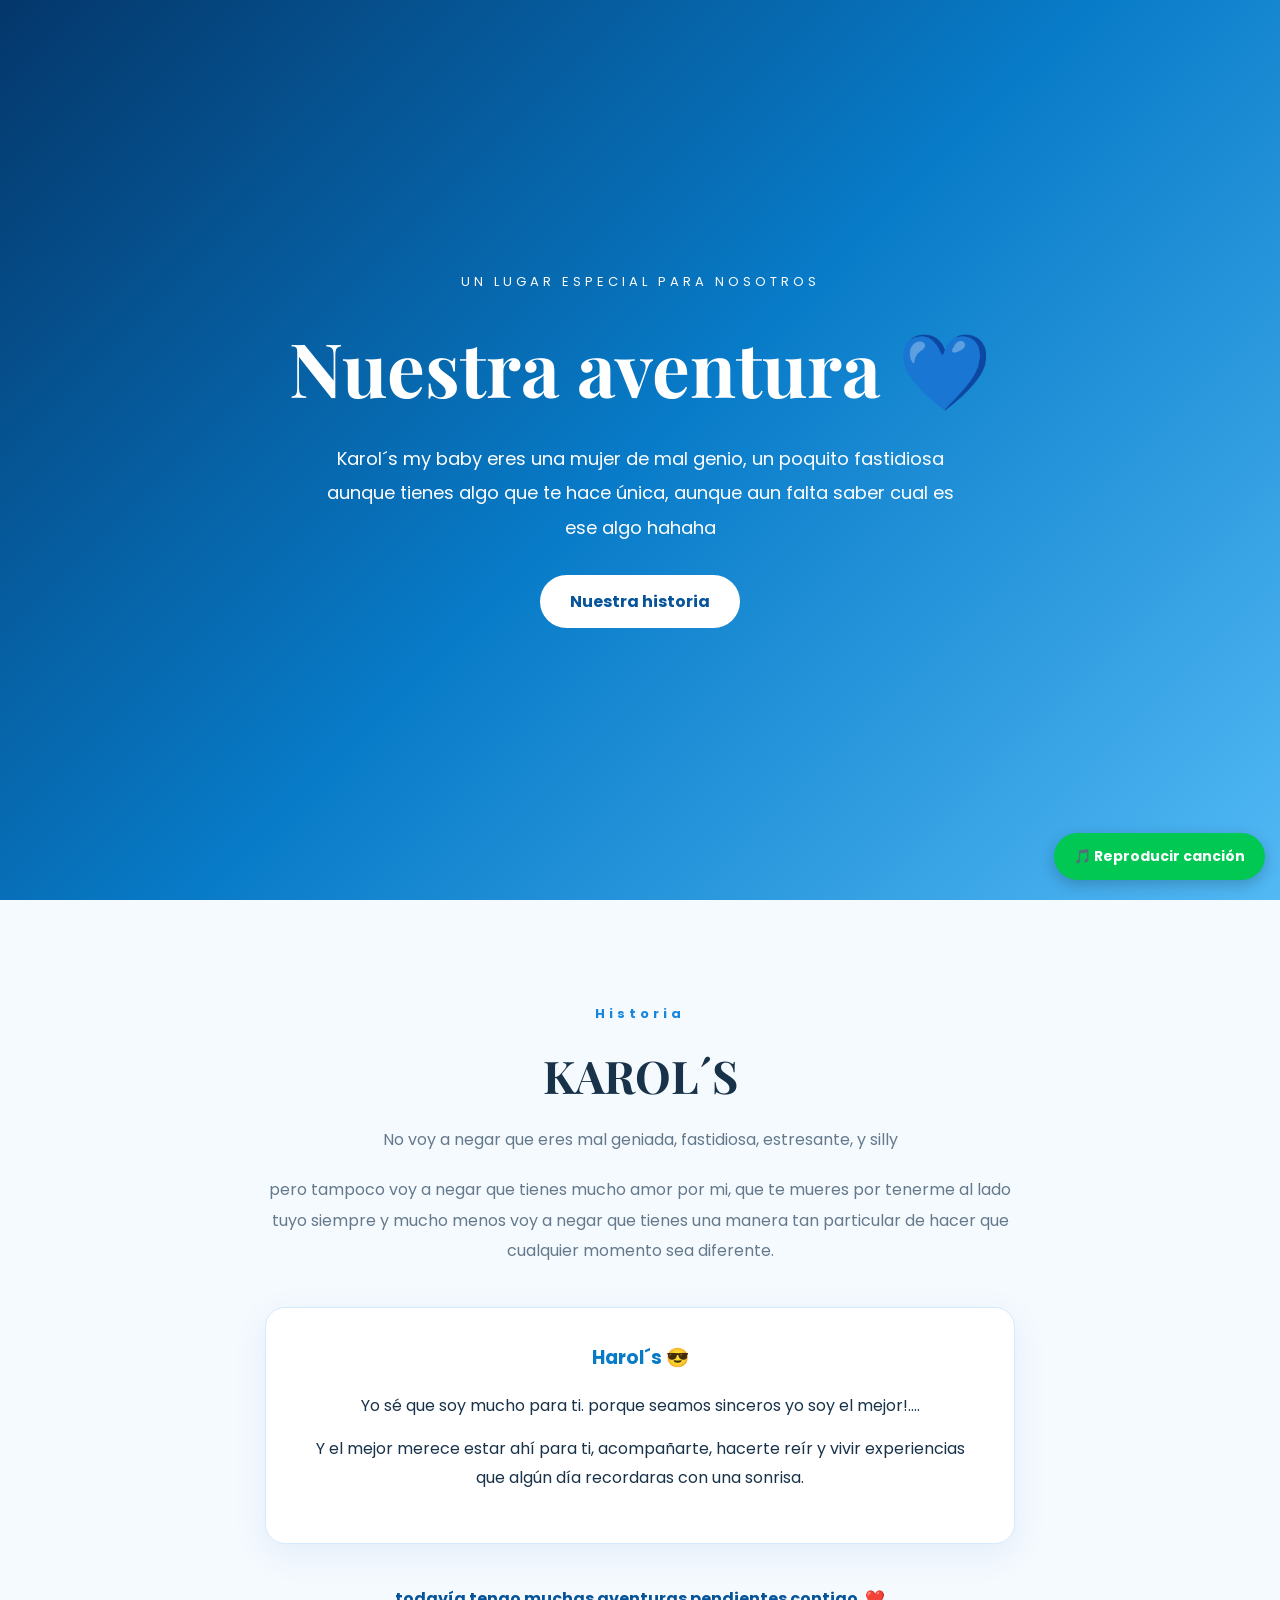
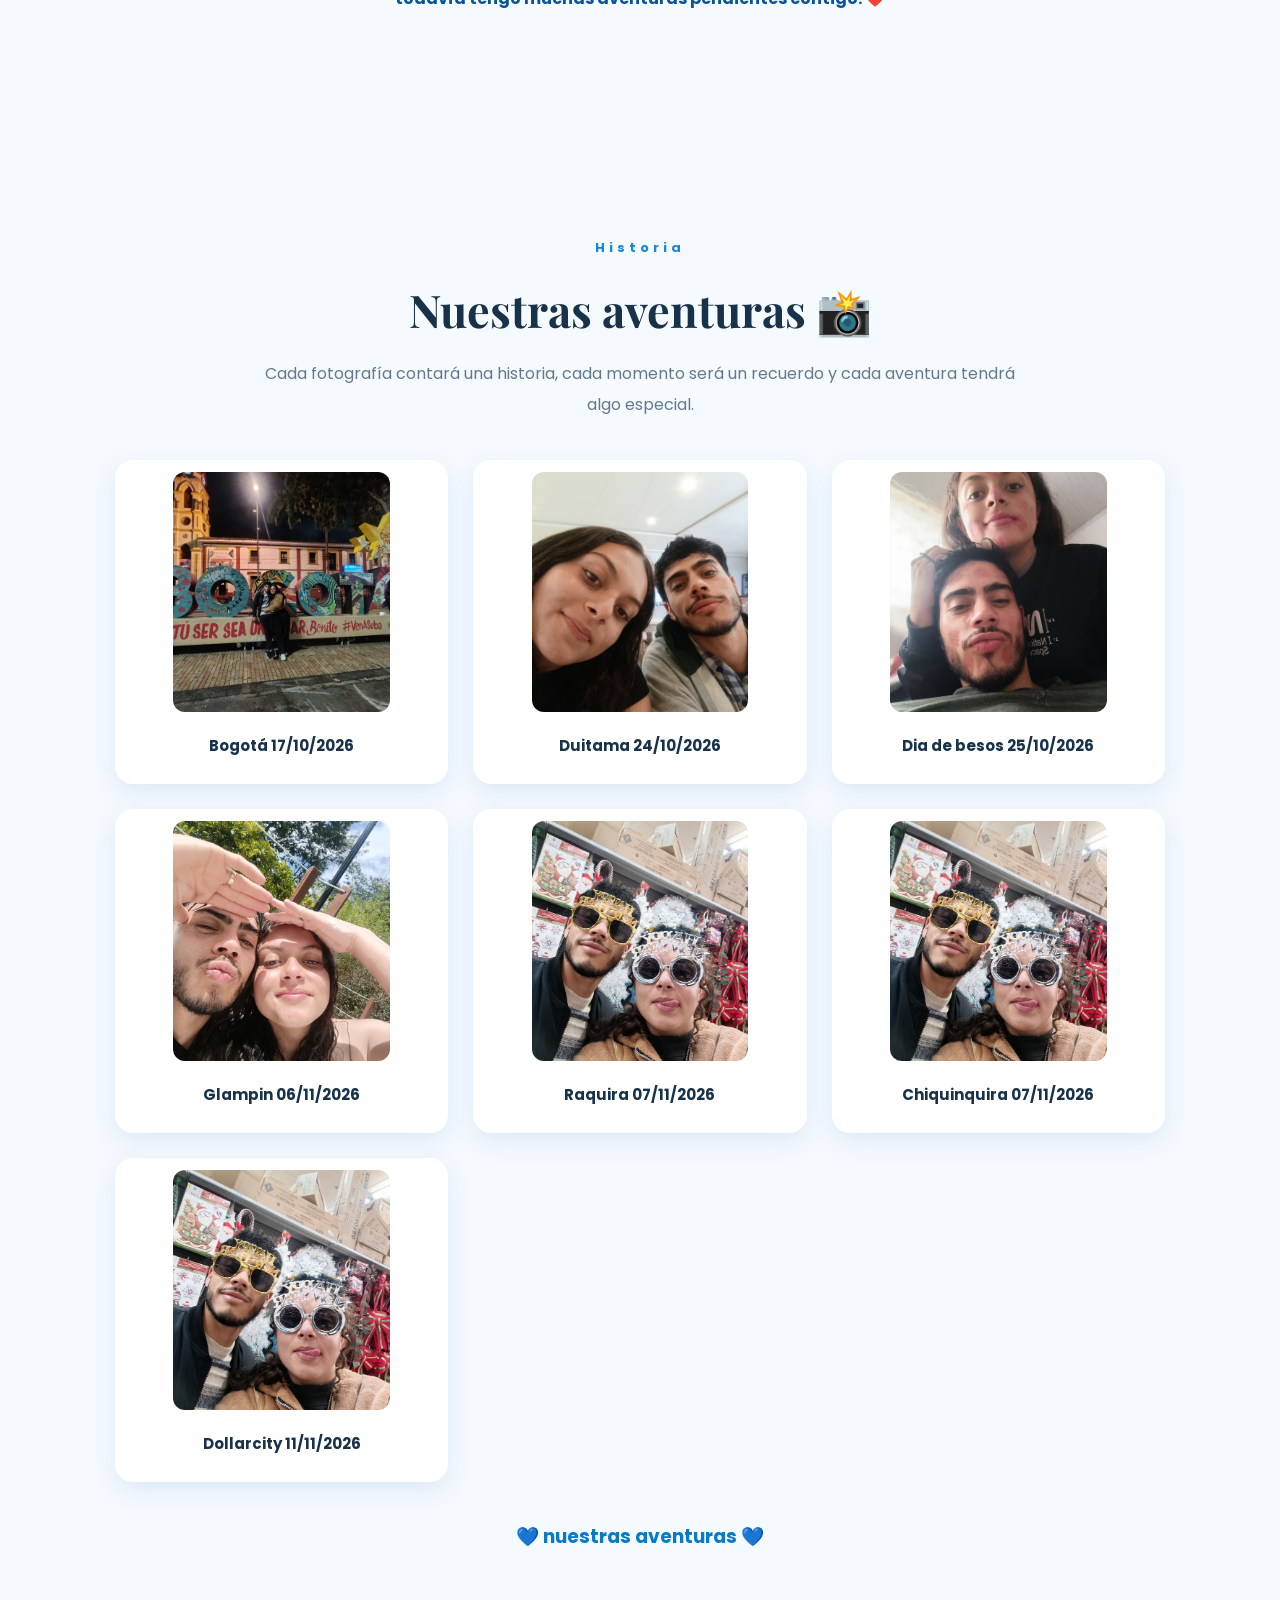
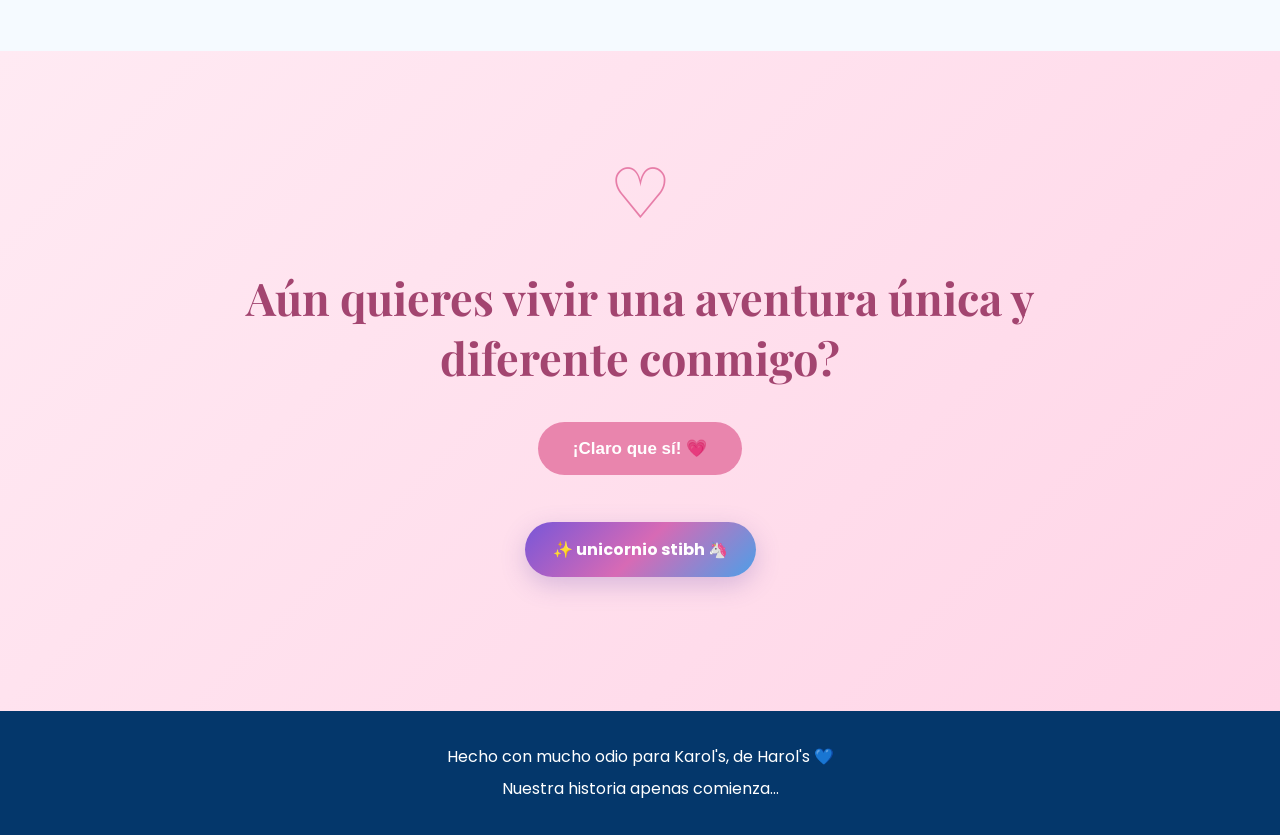
==== commit bea311cf: "Update text for consistency and personalization" ====
--- a/index.html
+++ b/index.html
@@ -87,7 +87,7 @@
         </div>
 
         <p class="final-historia">
-            Este viejito todavía tiene muchas aventuras
+            todavía tengo muchas aventuras
             pendientes contigo. ❤️
         </p>
 
@@ -172,7 +172,7 @@
 
         <h2>
             Aún quieres vivir una aventura única
-            y diferente con este viejito
+            y diferente conmigo?
         </h2>
 
         <button id="respuesta">
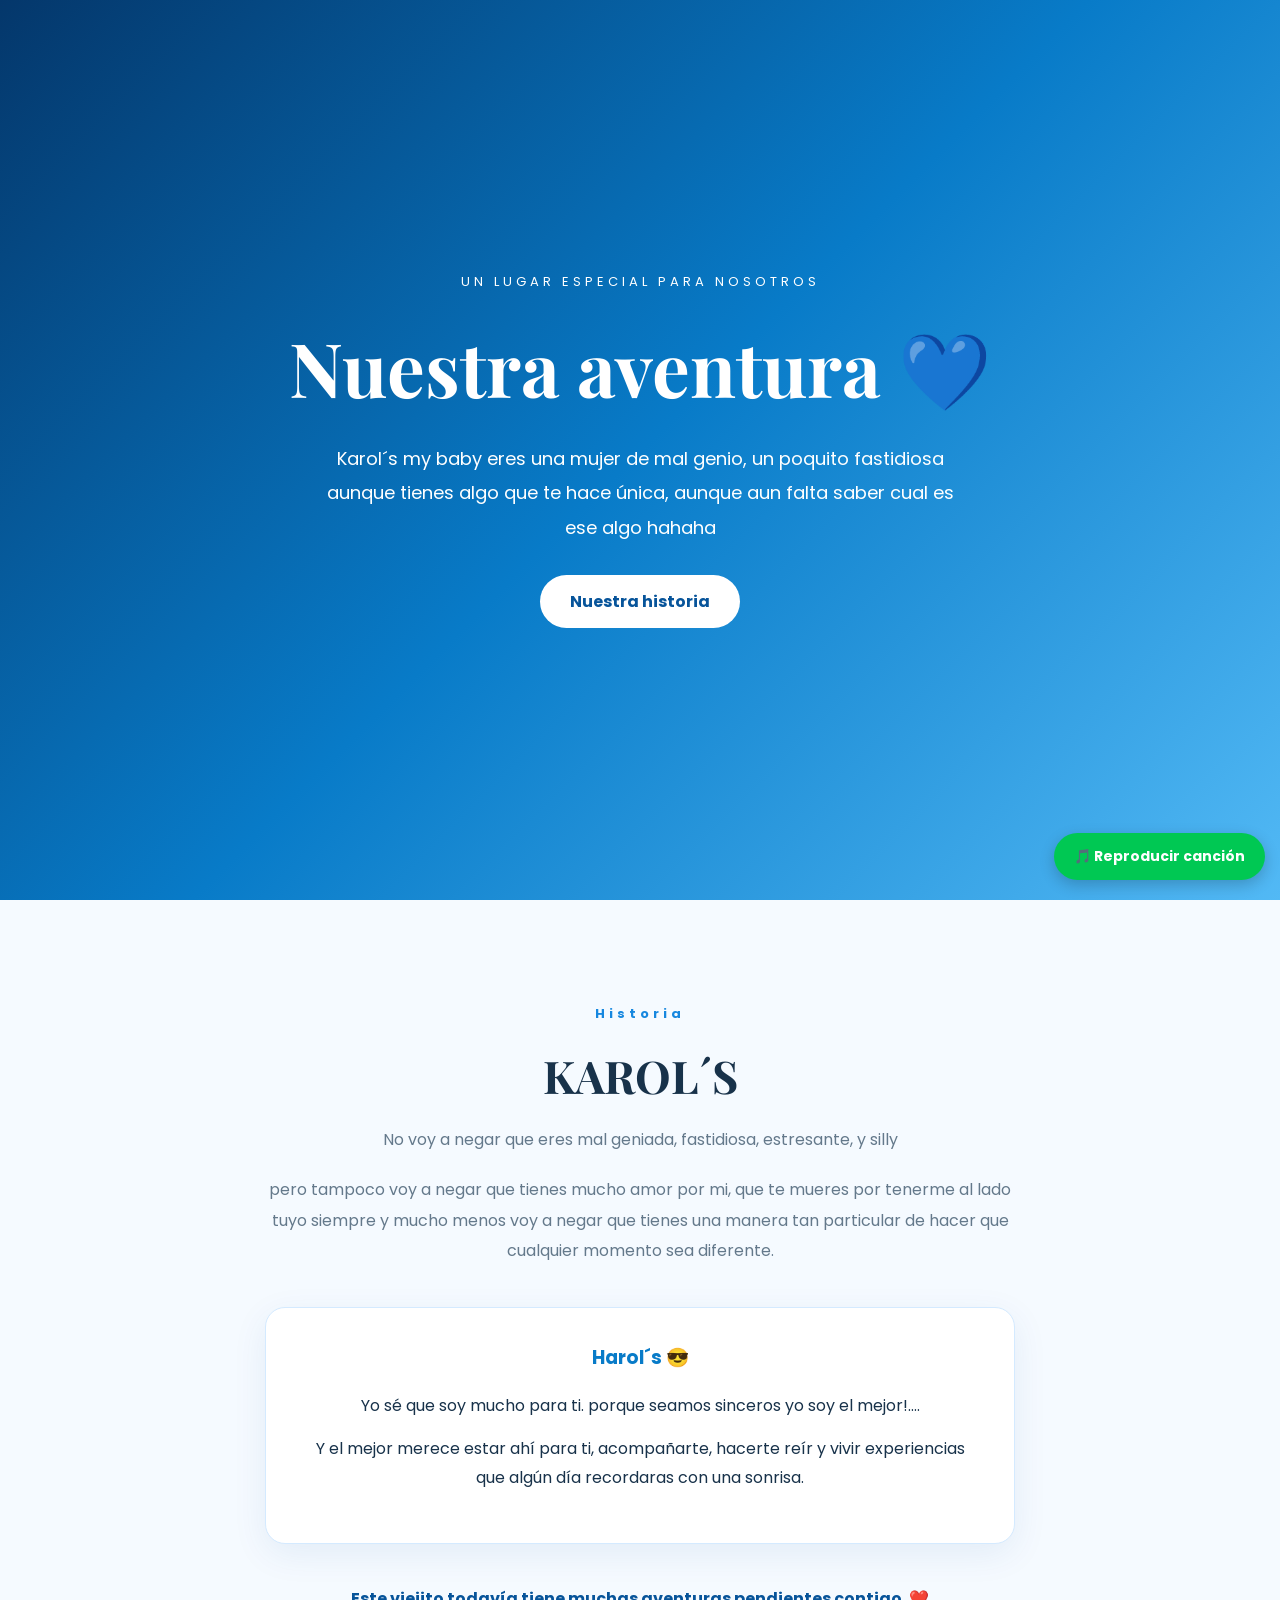
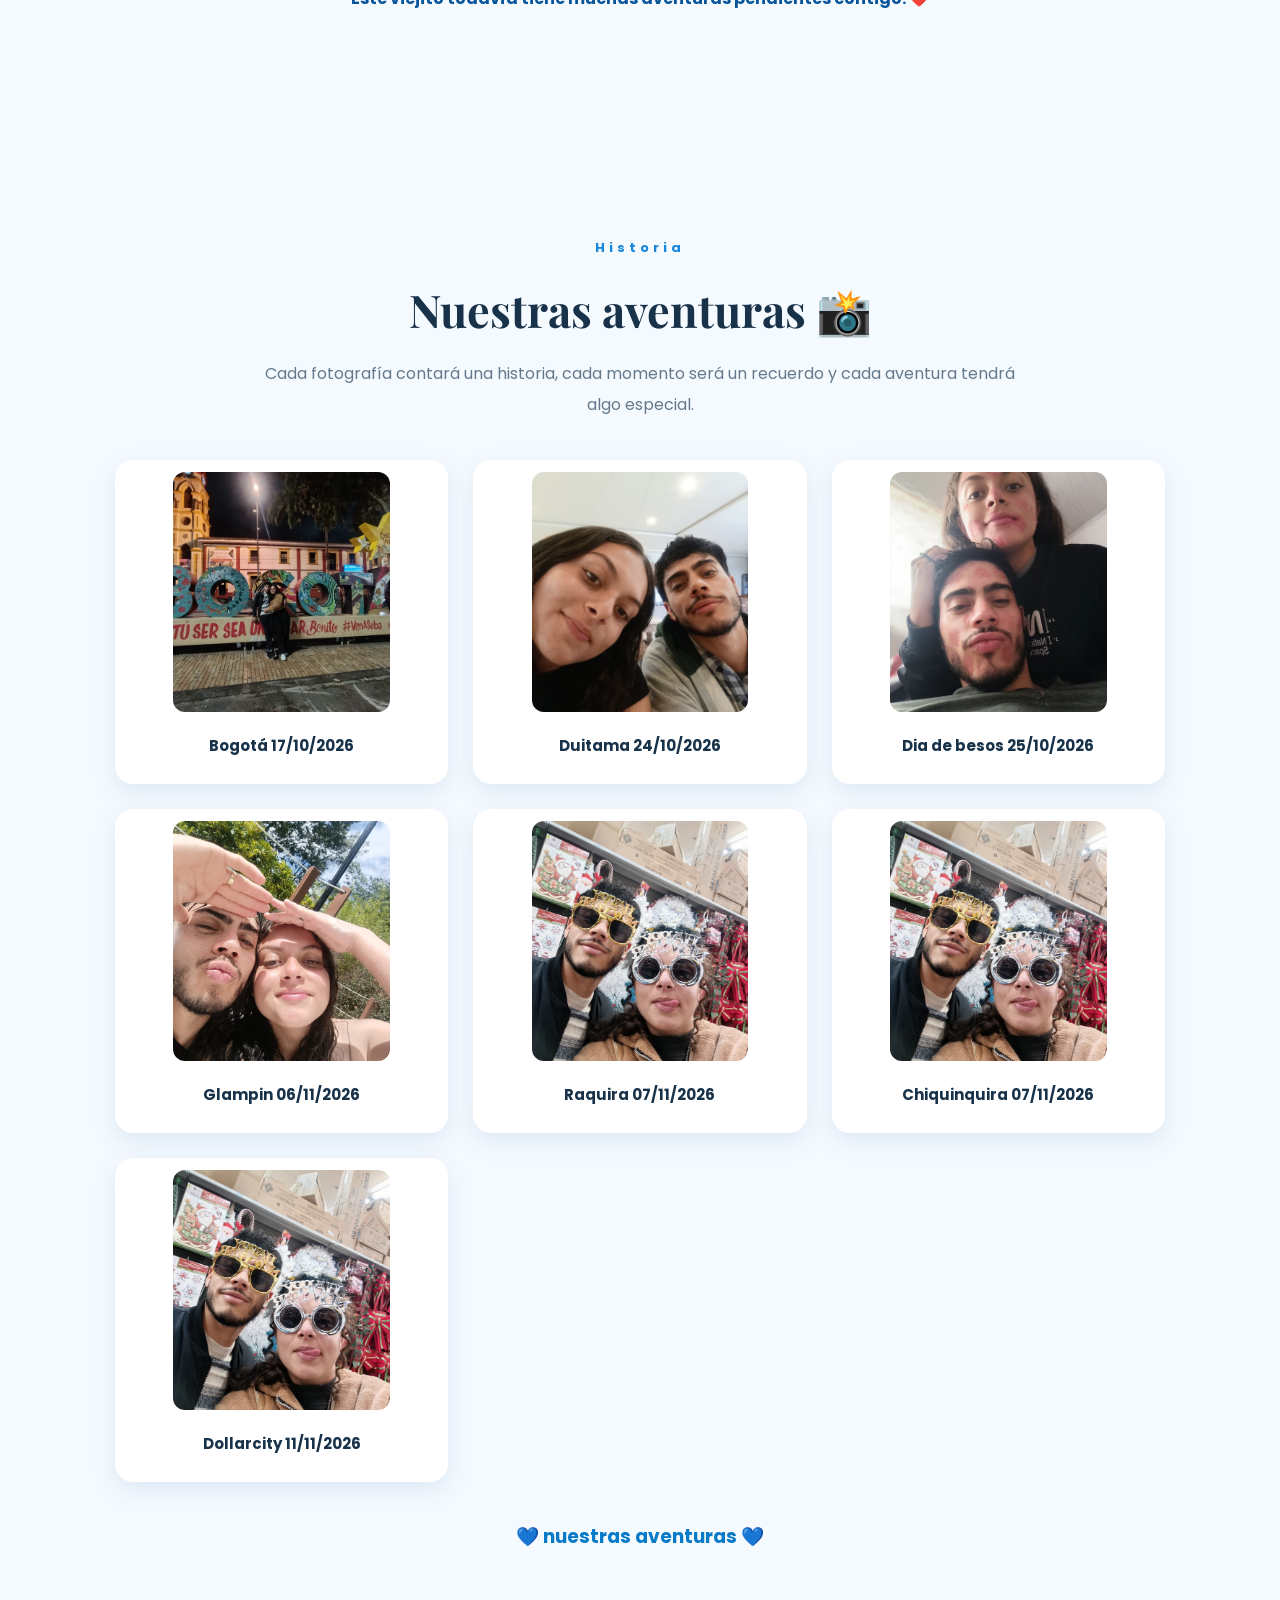
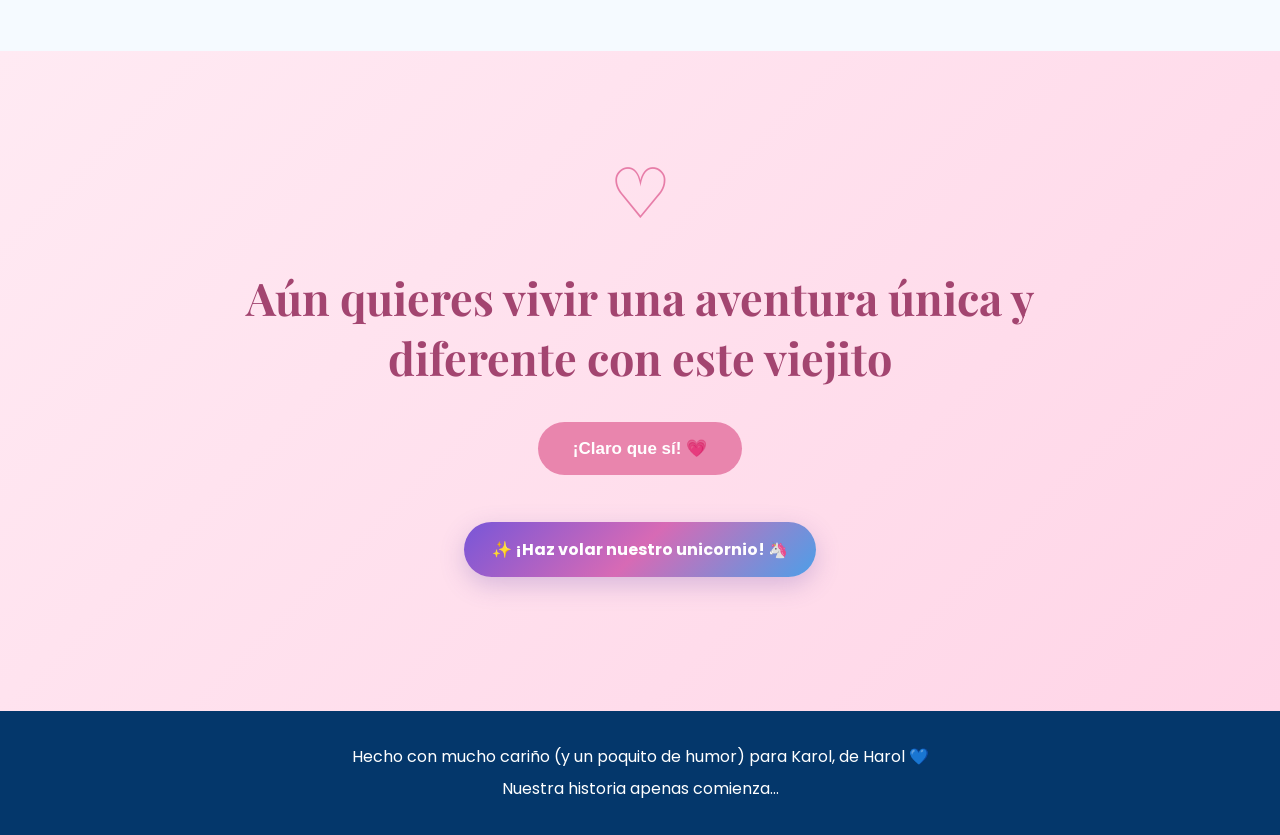
==== commit 83ff0546: "Add files via upload" ====
--- a/index.html
+++ b/index.html
@@ -8,16 +8,16 @@
 
     <title>Nuestra Aventura HYK💚</title>
 
-    <link rel="stylesheet" href="../css/estilos.css">
-
-    <script src="../javascript/funciones.js" defer></script>
+    <link rel="stylesheet" href="./css/estilos.css">
+
+    <script src="./javascript/funciones.js" defer></script>
 </head>
 
 <body>
 
     <!-- MUSICA -->
     <audio id="musica" loop preload="none">
-        <source src="../musica/nuestra_cancion.mp3" type="audio/mpeg">
+        <source src="./musica/nuestra_cancion.mp3" type="audio/mpeg">
         Tu navegador no soporta audio.
     </audio>
 
@@ -87,7 +87,7 @@
         </div>
 
         <p class="final-historia">
-            todavía tengo muchas aventuras
+            Este viejito todavía tiene muchas aventuras
             pendientes contigo. ❤️
         </p>
 
@@ -110,49 +110,49 @@
 
             <div class="foto">
                 <img
-                    src="../imagenes/aventura_5.jpeg"
+                    src="./imagenes/aventura_5.jpeg"
                     alt="Nuestra primera aventura">
                 <h3>Bogotá 17/10/2026</h3>
             </div>
 
             <div class="foto">
                 <img
-                    src="../imagenes/aventura_7.jpeg"
+                    src="./imagenes/aventura_7.jpeg"
                     alt="Nuestra primera aventura">
                 <h3>Duitama 24/10/2026</h3>
             </div>
 
              <div class="foto">
                 <img
-                    src="../imagenes/aventura_6.jpeg"
+                    src="./imagenes/aventura_6.jpeg"
                     alt="Nuestra primera aventura">
                 <h3>Dia de besos 25/10/2026</h3>
             </div>
 
              <div class="foto">
                 <img
-                    src="../imagenes/aventura_1.jpeg"
+                    src="./imagenes/aventura_1.jpeg"
                     alt="Nuestra primera aventura">
                 <h3>Glampin 06/11/2026</h3>
             </div>
 
             <div class="foto">
                 <img
-                    src="../imagenes/aventura_2.jpeg"
+                    src="./imagenes/aventura_2.jpeg"
                     alt="Un momento juntos">
                 <h3>Raquira 07/11/2026</h3>
             </div>
 
             <div class="foto">
                 <img
-                    src="../imagenes/aventura_2.jpeg"
+                    src="./imagenes/aventura_2.jpeg"
                     alt="Un momento juntos">
                 <h3>Chiquinquira 07/11/2026</h3>
             </div>
 
             <div class="foto">
                 <img
-                    src="../imagenes/aventura_2.jpeg"
+                    src="./imagenes/aventura_2.jpeg"
                     alt="Un momento juntos">
                 <h3>Dollarcity 11/11/2026</h3>
             </div>
@@ -172,7 +172,7 @@
 
         <h2>
             Aún quieres vivir una aventura única
-            y diferente conmigo?
+            y diferente con este viejito
         </h2>
 
         <button id="respuesta">
@@ -181,7 +181,7 @@
 
         <p id="mensajeRespuesta" aria-live="polite"></p>
 
-        <button id="botonUnicornio" class="boton-unicornio" type="button">✨ unicornio stibh 🦄</button>
+        <button id="botonUnicornio" class="boton-unicornio" type="button">✨ ¡Haz volar nuestro unicornio! 🦄</button>
         <p id="mensajeUnicornio" class="mensaje-unicornio" aria-live="polite"></p>
 
     </section>
@@ -190,7 +190,7 @@
     <footer>
 
         <p>
-            Hecho con mucho odio para Karol's, de Harol's 💙
+            Hecho con mucho cariño (y un poquito de humor) para Karol, de Harol 💙
         </p>
 
         <p>
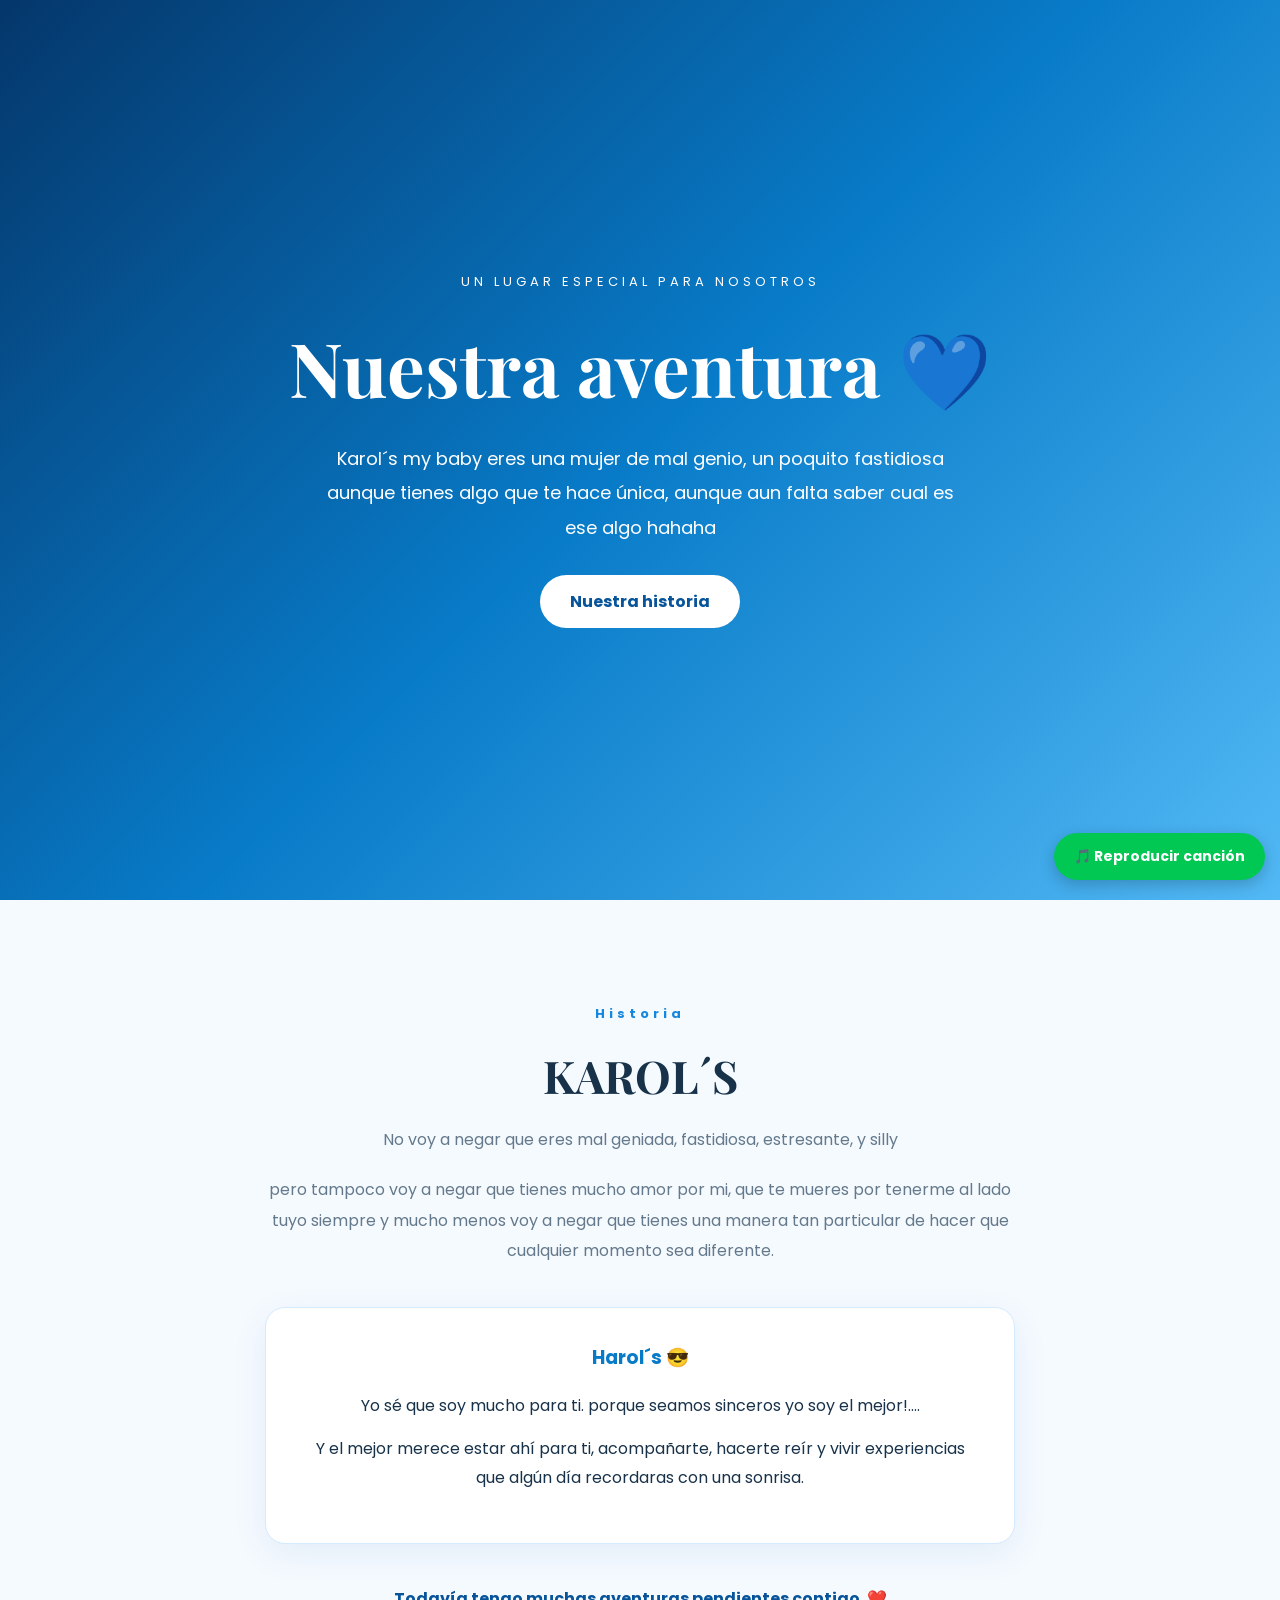
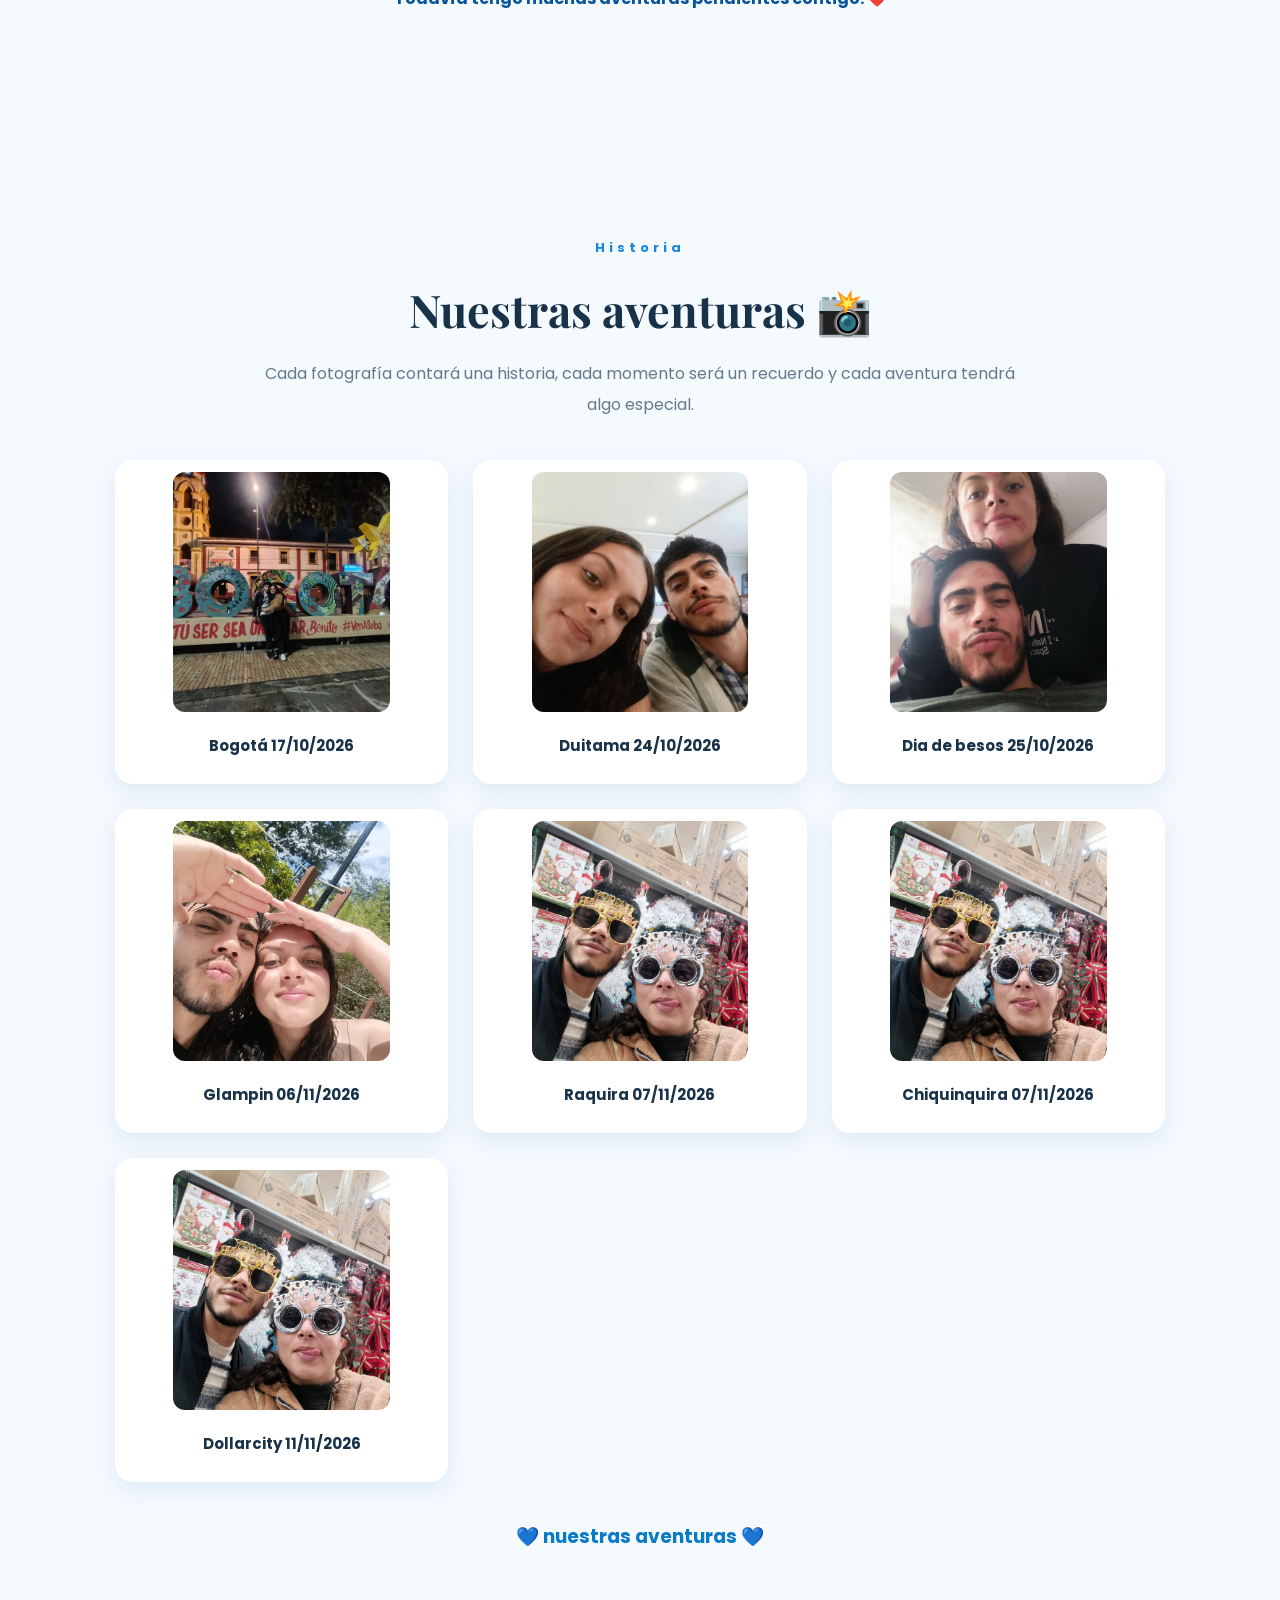
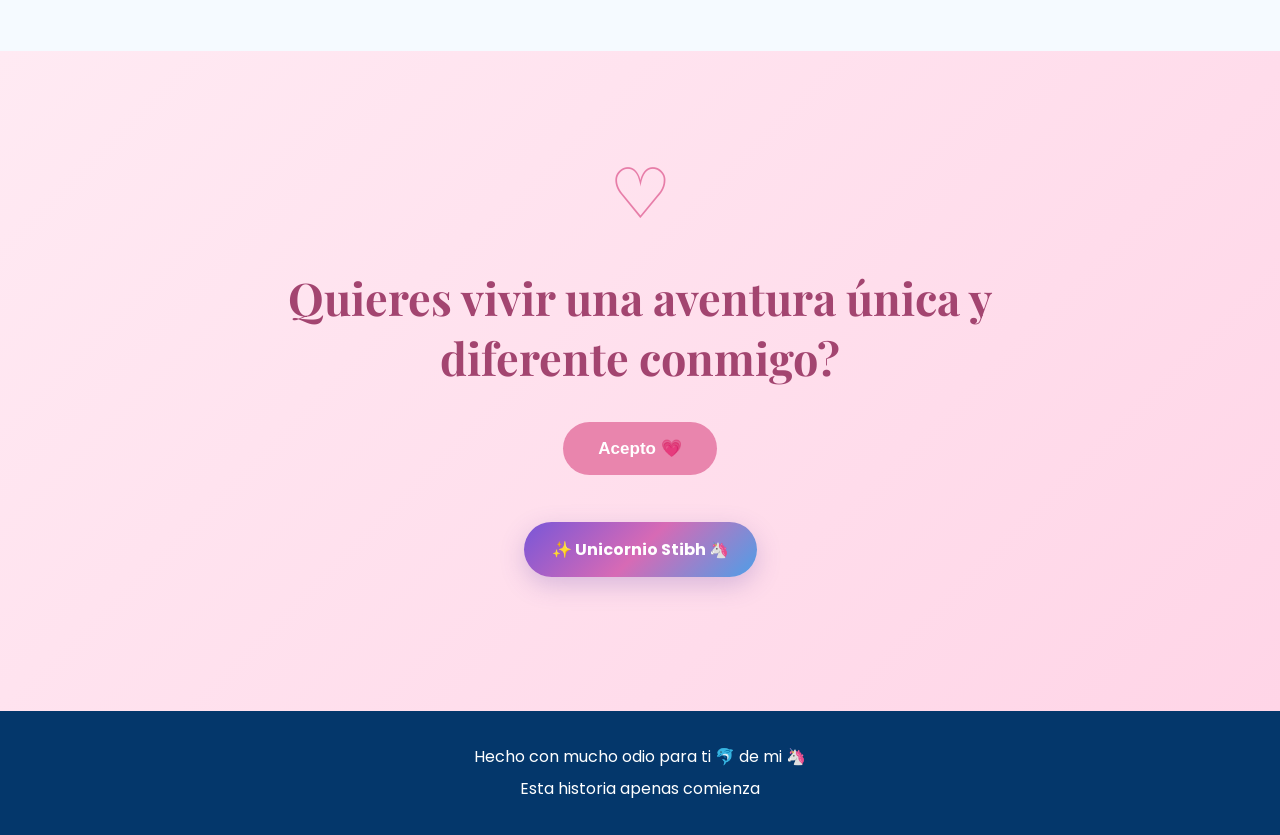
==== commit 8bff37b9: "Add files via upload" ====
--- a/index.html
+++ b/index.html
@@ -87,7 +87,7 @@
         </div>
 
         <p class="final-historia">
-            Este viejito todavía tiene muchas aventuras
+            Todavía tengo muchas aventuras
             pendientes contigo. ❤️
         </p>
 
@@ -171,17 +171,17 @@
         <div class="corazon-grande">♡</div>
 
         <h2>
-            Aún quieres vivir una aventura única
-            y diferente con este viejito
+            Quieres vivir una aventura única
+            y diferente conmigo?
         </h2>
 
         <button id="respuesta">
-            ¡Claro que sí! 💗
+            Acepto 💗
         </button>
 
         <p id="mensajeRespuesta" aria-live="polite"></p>
 
-        <button id="botonUnicornio" class="boton-unicornio" type="button">✨ ¡Haz volar nuestro unicornio! 🦄</button>
+        <button id="botonUnicornio" class="boton-unicornio" type="button">✨ Unicornio Stibh 🦄</button>
         <p id="mensajeUnicornio" class="mensaje-unicornio" aria-live="polite"></p>
 
     </section>
@@ -190,11 +190,11 @@
     <footer>
 
         <p>
-            Hecho con mucho cariño (y un poquito de humor) para Karol, de Harol 💙
-        </p>
-
-        <p>
-            Nuestra historia apenas comienza...
+            Hecho con mucho odio para ti 🐬 de mi 🦄
+        </p>
+
+        <p>
+            Esta historia apenas comienza
         </p>
 
     </footer>
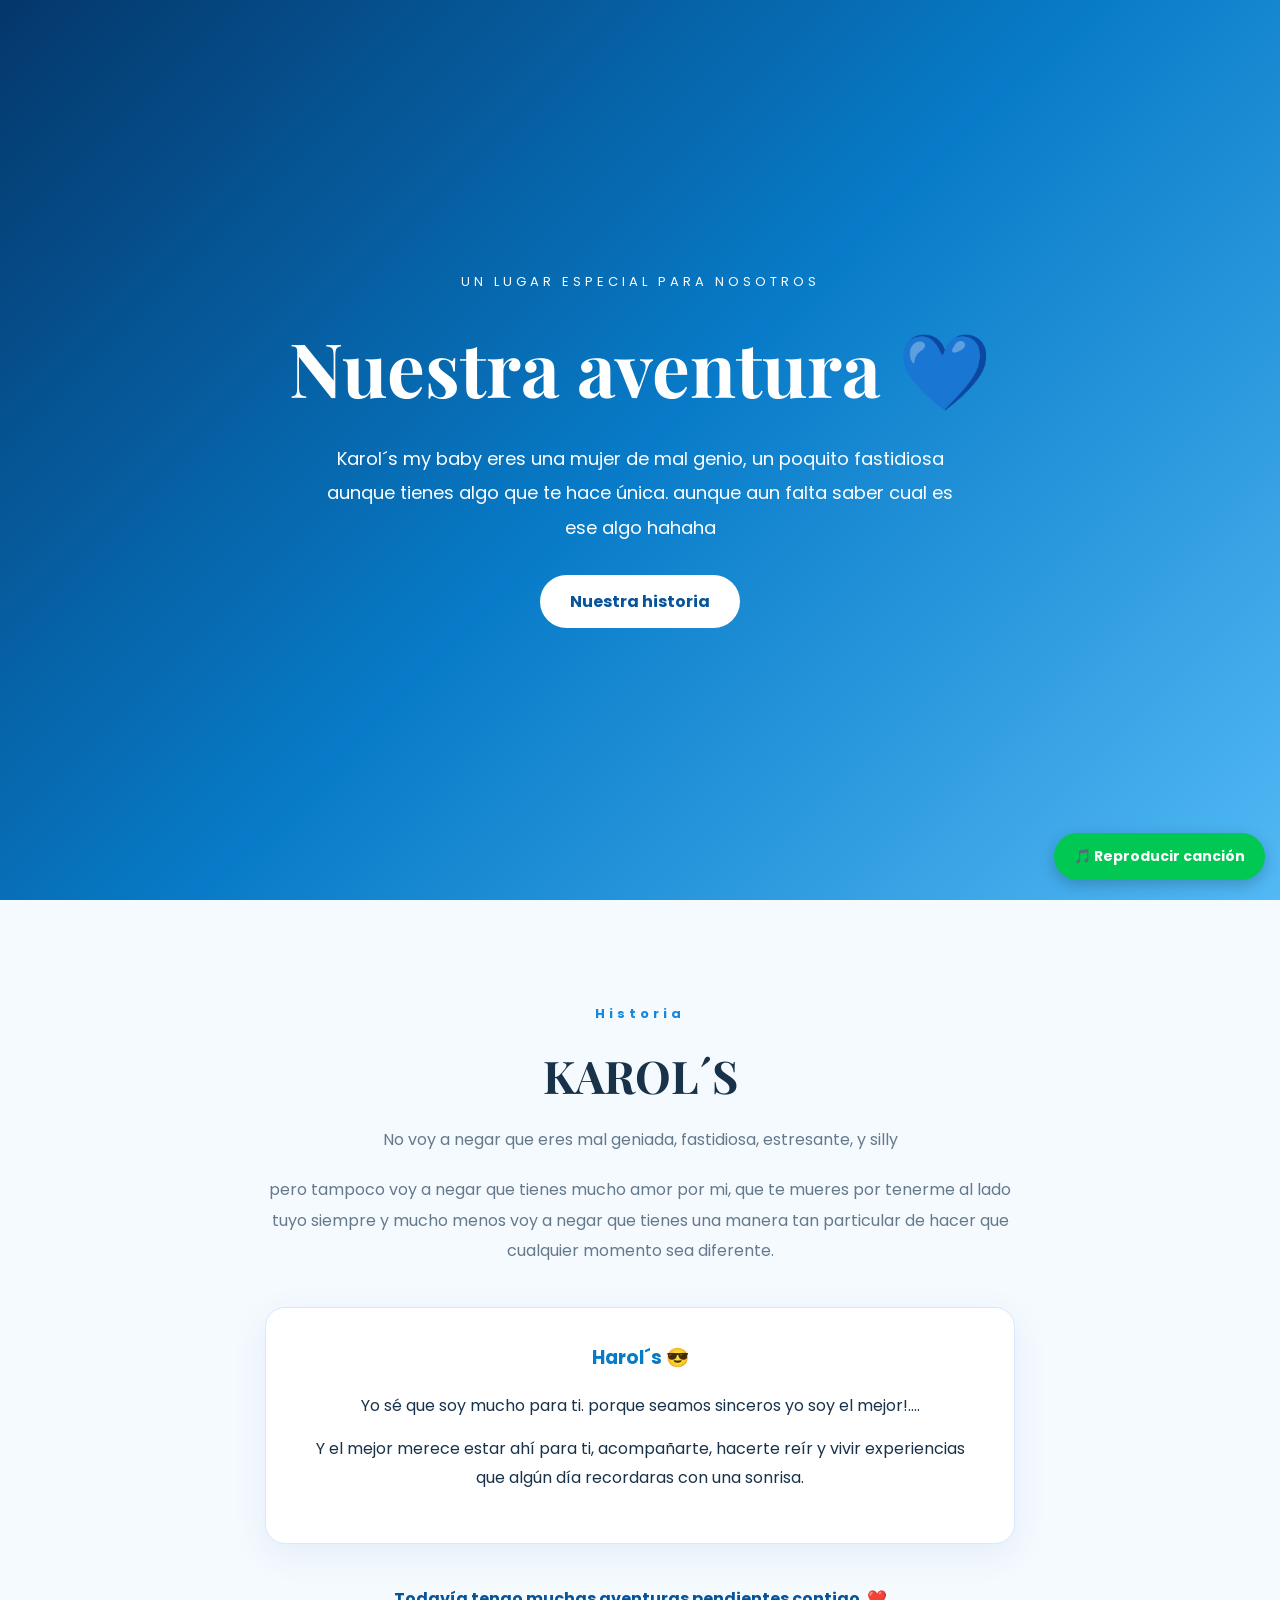
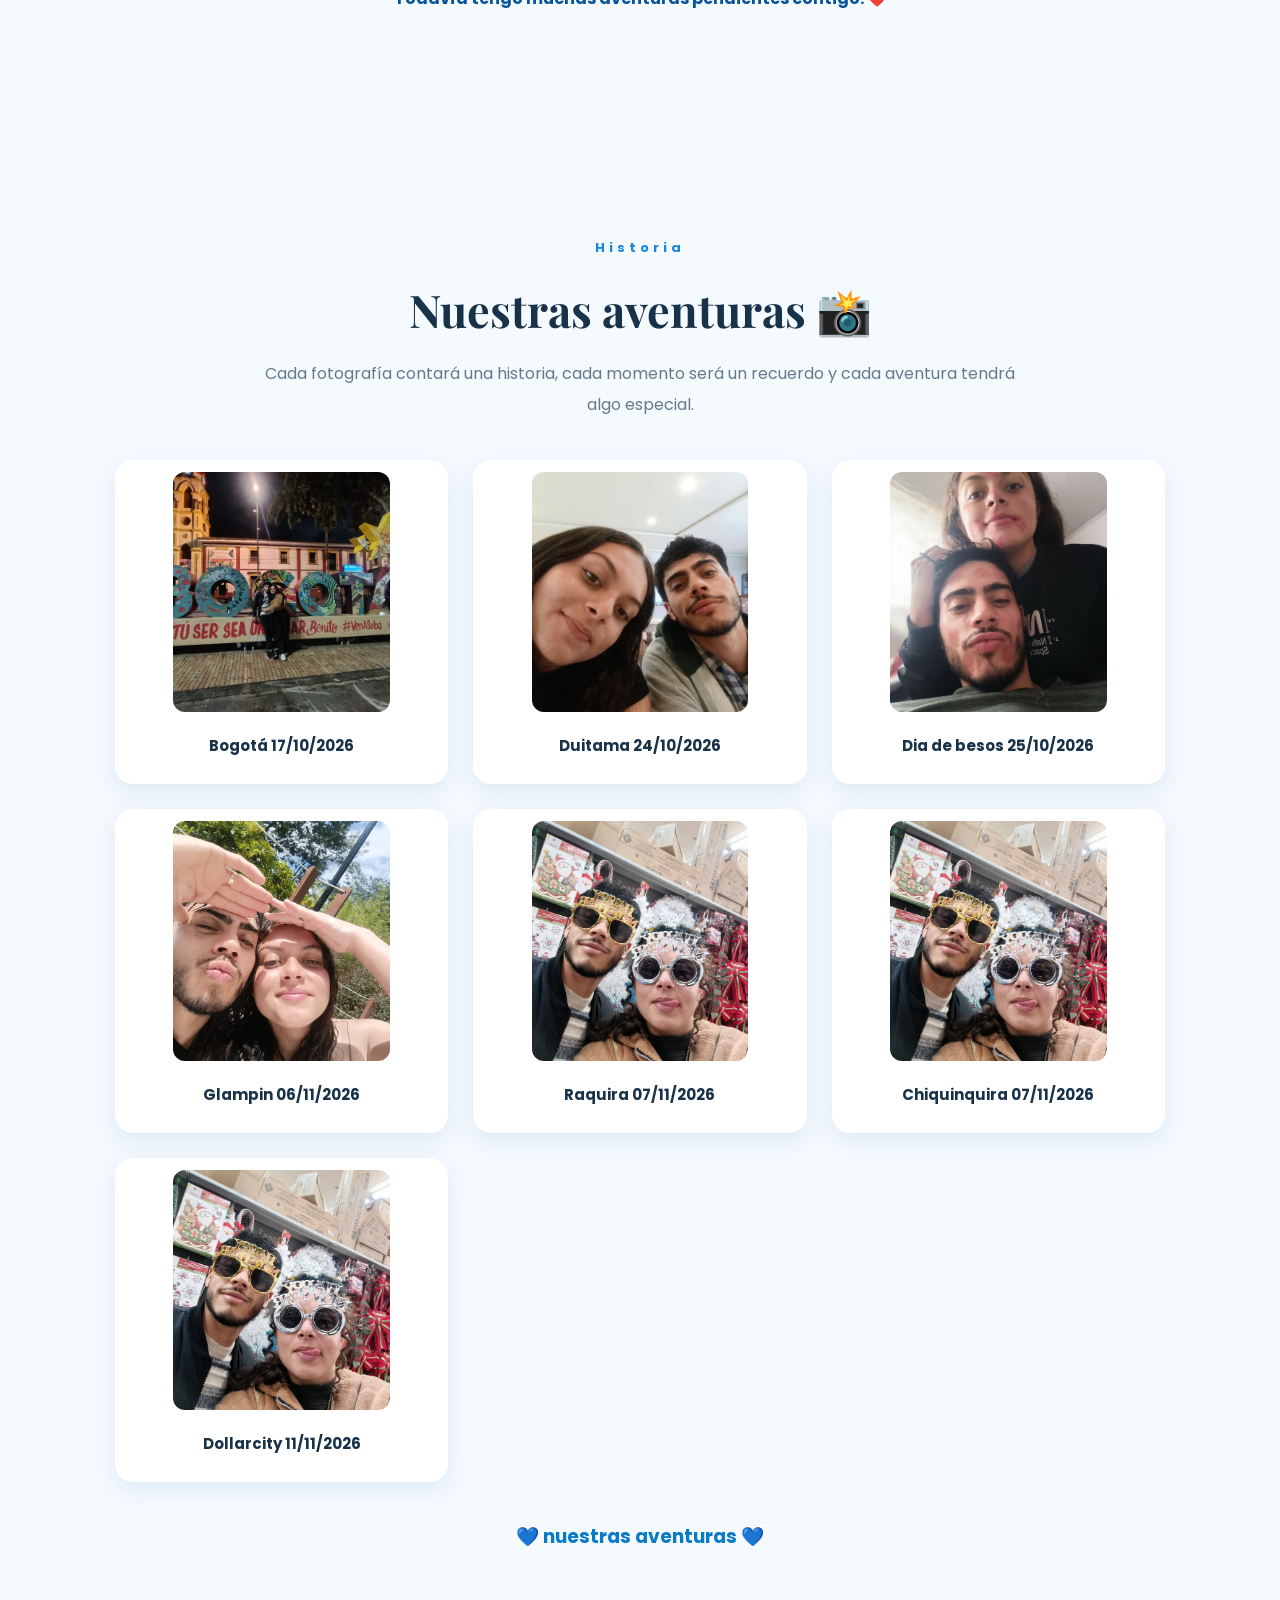
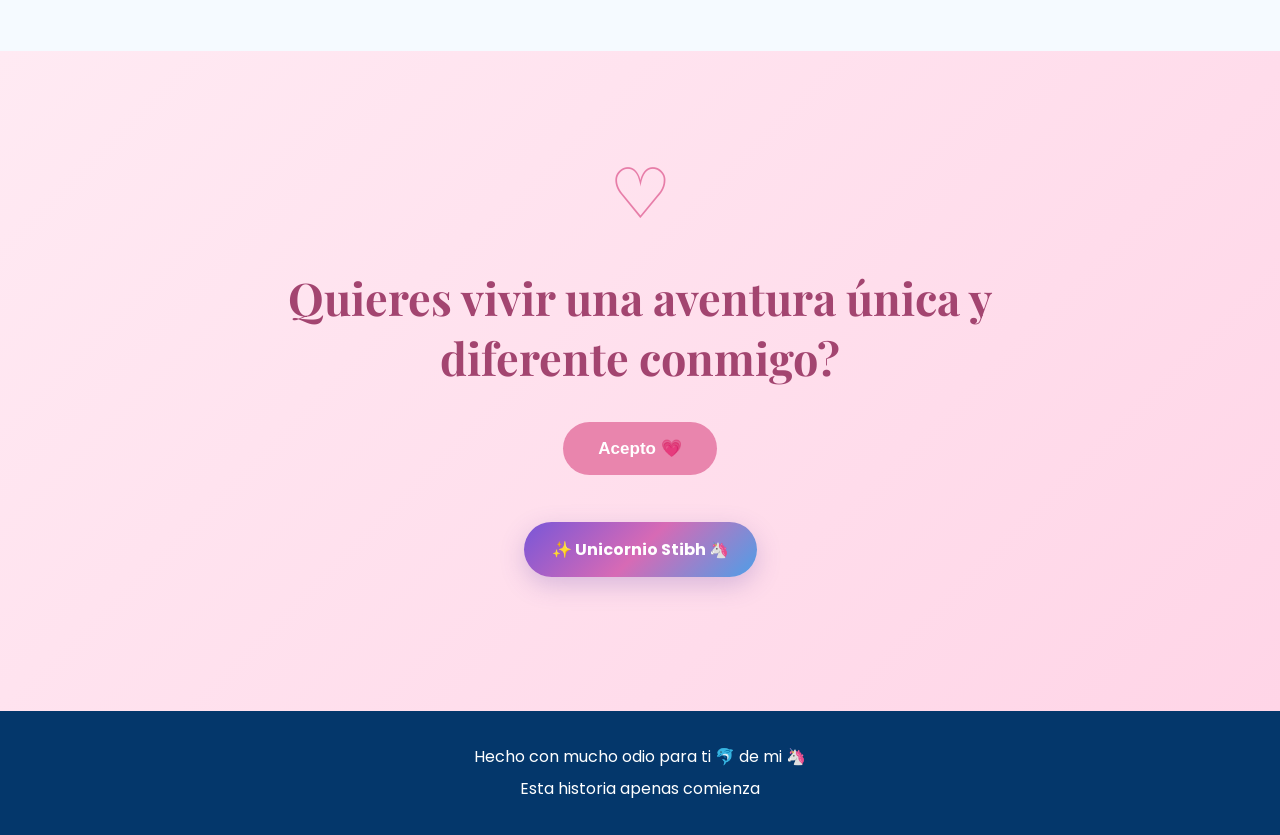
==== commit efbba7f8: "Fix duplicate sentence in index.html" ====
--- a/index.html
+++ b/index.html
@@ -40,7 +40,7 @@
 
         <p class="descripcion">
             Karol´s my baby eres una mujer de mal genio,
-            un poquito fastidiosa aunque tienes algo que te hace única,
+            un poquito fastidiosa aunque tienes algo que te hace única.
             aunque aun falta saber cual es ese algo hahaha
         </p>
 
